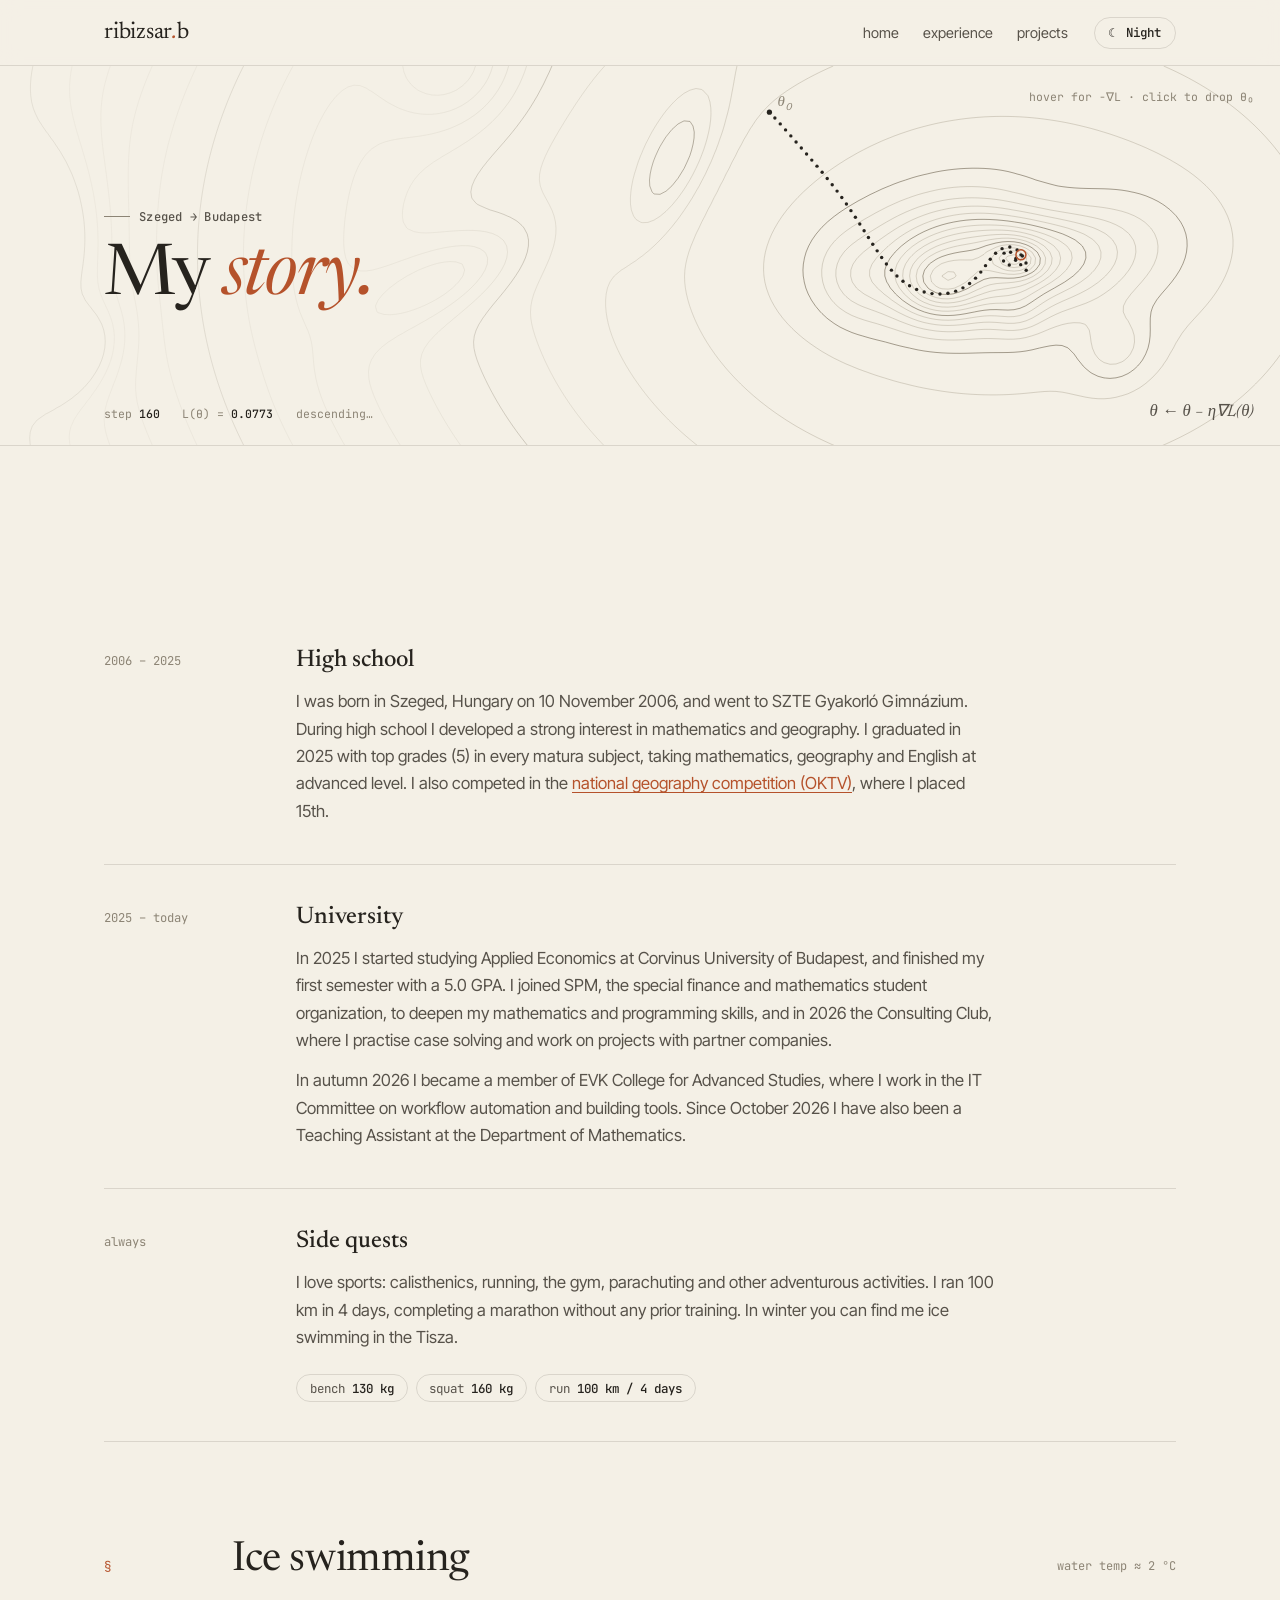
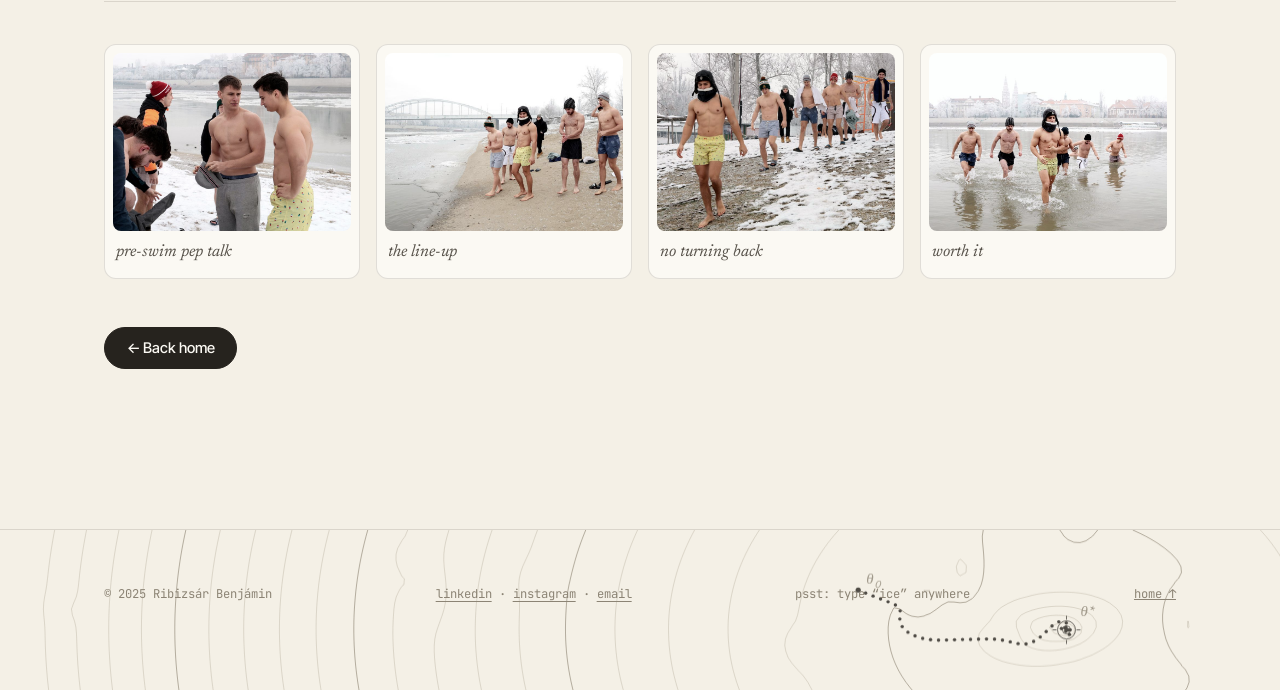
==== about.html @ f9ce491b "Redesign contact, add EVK impact, rework optimizer lab - Contact: three icon cards (email, LinkedIn," ====
<!DOCTYPE html>
<html lang="en" class="no-js">
<head>
  <meta charset="UTF-8" />
  <meta name="viewport" content="width=device-width, initial-scale=1.0" />
  <title>My Story · Ribizsár Benjámin</title>
  <link rel="icon" href="data:image/svg+xml,<svg xmlns='http://www.w3.org/2000/svg' viewBox='0 0 100 100'><rect width='100' height='100' rx='22' fill='%23f4f0e6'/><text x='50' y='72' font-size='68' font-family='Georgia,serif' font-style='italic' text-anchor='middle' fill='%23b5522b'>θ</text></svg>" />

  <script>
    (function () {
      var t;
      try { t = localStorage.getItem('theme'); } catch (e) {}
      if (!t) t = window.matchMedia('(prefers-color-scheme: dark)').matches ? 'dark' : 'light';
      document.documentElement.dataset.theme = t;
    })();
  </script>

  <link rel="preconnect" href="https://fonts.googleapis.com" />
  <link rel="preconnect" href="https://fonts.gstatic.com" crossorigin />
  <link href="https://fonts.googleapis.com/css2?family=Newsreader:ital,opsz,wght@0,6..72,400;0,6..72,500;1,6..72,400&family=Inter+Tight:wght@400;500;600&family=JetBrains+Mono:wght@400;500&display=swap" rel="stylesheet" />
  <link rel="stylesheet" href="styles.css?v=3" />
</head>
<body>
    <div class="trainer" aria-hidden="true">
    epoch <b data-epoch>000</b>/100 · loss <b data-train-loss>2.300</b> <span class="ok">✓ converged</span>
    <div class="trainer-bar"><div class="trainer-fill"></div></div>
  </div>

  <header>
    <nav class="navbar">
      <a href="index.html" class="logo">ribizsar<span>.</span>b</a>
      <div class="nav-right">
        <ul class="nav-links">
          <li><a href="index.html">home</a></li>
          <li><a href="index.html#experience">experience</a></li>
          <li><a href="index.html#projects">projects</a></li>
        </ul>
        <button class="theme-toggle" type="button">☾ Night</button>
      </div>
    </nav>
  </header>

  <section class="hero hero-small" aria-label="Page title">
    <div class="landscape" data-seed="11" data-min="0.78,0.5" data-zone="0.5" data-min-mobile="0.75,0.78" data-levels="30" aria-hidden="true"></div>
    <div class="hero-inner">
      <p class="kicker">Szeged → Budapest</p>
      <h1>My <em>story.</em></h1>
    </div>
    <div class="readout" aria-hidden="true">
      <span>step <b data-step>000</b></span>
      <span>L(θ) = <b data-loss>—</b></span>
      <span class="status"></span>
    </div>
    <div class="formula" aria-hidden="true">θ ← θ − η∇L(θ)</div>
    <p class="hint">hover for −∇L · click to drop θ₀</p>
  </section>

  <main>
    <section class="story">

      <div class="chapter reveal">
        <div class="when">2006 – 2025</div>
        <div>
          <h3>High school</h3>
          <p>
            I was born in Szeged, Hungary on 10 November 2006, and went to SZTE Gyakorló Gimnázium.
            During high school I developed a strong interest in mathematics and geography. I graduated
            in 2025 with top grades (5) in every matura subject, taking mathematics, geography and
            English at advanced level. I also competed in the
            <a href="https://www.oktatas.hu/pub_bin/dload/kozoktatas/tanulmanyi_versenyek/oktv/oktv2024_2025_helyezettek/foldrajz.pdf" target="_blank" rel="noopener noreferrer">national geography competition (OKTV)</a>,
            where I placed 15th.
          </p>
        </div>
      </div>

      <div class="chapter reveal">
        <div class="when">2025 – today</div>
        <div>
          <h3>University</h3>
          <p>
            In 2025 I started studying Applied Economics at Corvinus University of Budapest, and finished
            my first semester with a 5.0 GPA. I joined SPM, the special finance and mathematics student
            organization, to deepen my mathematics and programming skills, and in 2026 the Consulting
            Club, where I practise case solving and work on projects with partner companies.
          </p>
          <p>
            In autumn 2026 I became a member of EVK College for Advanced Studies, where I work in the IT
            Committee on workflow automation and building tools. Since October 2026 I have also been a
            Teaching Assistant at the Department of Mathematics.
          </p>
        </div>
      </div>

      <div class="chapter reveal">
        <div class="when">always</div>
        <div>
          <h3>Side quests</h3>
          <p>
            I love sports: calisthenics, running, the gym, parachuting and other adventurous activities.
            I ran 100 km in 4 days, completing a marathon without any prior training. In winter you can
            find me ice swimming in the Tisza.
          </p>
          <div class="lifts">
            <span>bench <b>130 kg</b></span>
            <span>squat <b>160 kg</b></span>
            <span>run <b>100 km / 4 days</b></span>
          </div>
        </div>
      </div>

    </section>

    <section class="reveal">
      <div class="section-head">
        <span class="num">§</span>
        <h2>Ice swimming</h2>
        <span class="aside">water temp ≈ 2 °C</span>
      </div>
      <div class="gallery">
        <figure><img src="pictures/ice1.jpg" alt="Getting ready for an ice swim with friends on a snowy riverbank" loading="lazy" /><figcaption>pre-swim pep talk</figcaption></figure>
        <figure><img src="pictures/ice2.jpg" alt="Ice swimmers lined up on the riverbank in winter" loading="lazy" /><figcaption>the line-up</figcaption></figure>
        <figure><img src="pictures/ice3.jpg" alt="Ice swimmers walking through the snow" loading="lazy" /><figcaption>no turning back</figcaption></figure>
        <figure><img src="pictures/ice4.jpg" alt="Ice swimmers running out of the river" loading="lazy" /><figcaption>worth it</figcaption></figure>
      </div>
      <a href="index.html" class="btn" style="margin-top:3rem">← Back home</a>
    </section>
  </main>

  <footer>
    <div class="landscape" data-mode="static" data-seed="21" data-min="0.82,0.62" data-levels="24" aria-hidden="true"></div>
    <div class="footer-inner">
      <div class="footer-meta">
        <span>© 2025 Ribizsár Benjámin</span>
        <span class="socials"><a href="https://www.linkedin.com/in/benj%C3%A1min-ribizs%C3%A1r-5321562bb/" target="_blank" rel="noopener">linkedin</a> · <a href="https://www.instagram.com/beniribizsar/" target="_blank" rel="noopener">instagram</a> · <a href="index.html#contact">email</a></span>
        <span>psst: type “ice” anywhere</span>
        <a href="index.html">home ↑</a>
      </div>
    </div>
  </footer>

  <script src="script.js?v=3"></script>
</body>
</html>
---- styles.css ----
/* ====================================================
   Ribizsár Benjámin — "loss landscape" theme
   Light = survey paper, dark = night chart
==================================================== */

/* --------------------
   TOKENS
-------------------- */
:root {
  --bg: #f4f0e6;
  --paper: #fbf9f3;
  --ink: #26231e;
  --ink-soft: #57524a;
  --ink-faint: #8c8475;
  --line: rgba(38, 35, 30, 0.13);
  --contour: rgba(122, 108, 84, 0.36);
  --contour-major: rgba(98, 86, 66, 0.55);
  --accent: #b5522b;
  --accent-soft: rgba(181, 82, 43, 0.1);
  --c-sgd: #8c8475;
  --c-mom: #2f6fb0;
  --c-rms: #3d8a5a;
  --c-adam: #b5522b;

  --font-display: "Newsreader", Georgia, serif;
  --font-body: "Inter Tight", system-ui, sans-serif;
  --font-mono: "JetBrains Mono", ui-monospace, monospace;
  --wrap: 1120px;
  color-scheme: light;
}

:root[data-theme="dark"] {
  --bg: #15171a;
  --paper: #1c1f23;
  --ink: #ebe5d8;
  --ink-soft: #bab3a5;
  --ink-faint: #858072;
  --line: rgba(235, 229, 216, 0.13);
  --contour: rgba(214, 200, 170, 0.24);
  --contour-major: rgba(214, 200, 170, 0.42);
  --accent: #e2875d;
  --accent-soft: rgba(226, 135, 93, 0.12);
  --c-sgd: #a39d90;
  --c-mom: #6fa8e0;
  --c-rms: #74c08e;
  --c-adam: #e2875d;
  color-scheme: dark;
}

/* --------------------
   RESET & BASE
-------------------- */
* { margin: 0; padding: 0; box-sizing: border-box; }

html {
  scroll-behavior: smooth;
  scroll-padding-top: 5rem;
}

body {
  font-family: var(--font-body);
  background: var(--bg);
  color: var(--ink);
  line-height: 1.65;
  font-size: 1.04rem;
  overflow-x: clip;
  transition: background-color 0.4s ease, color 0.4s ease;
  -webkit-font-smoothing: antialiased;
}

a { color: inherit; }
img { max-width: 100%; display: block; }

::selection { background: var(--accent); color: var(--paper); }

:focus-visible {
  outline: 1.5px solid var(--accent);
  outline-offset: 3px;
  border-radius: 4px;
}

em, .math {
  font-family: var(--font-display);
  font-style: italic;
  font-weight: 400;
}

/* --------------------
   NAVBAR
-------------------- */
header {
  position: sticky;
  top: 0;
  z-index: 100;
  background: color-mix(in srgb, var(--bg) 82%, transparent);
  backdrop-filter: blur(10px);
  -webkit-backdrop-filter: blur(10px);
  border-bottom: 1px solid var(--line);
}

.navbar {
  max-width: var(--wrap);
  margin: 0 auto;
  padding: 0.85rem 1.5rem;
  display: flex;
  align-items: center;
  justify-content: space-between;
  gap: 1rem;
}

.logo {
  font-family: var(--font-display);
  font-size: 1.45rem;
  text-decoration: none;
  letter-spacing: -0.01em;
  white-space: nowrap;
}

.logo span { color: var(--accent); font-style: italic; }

.nav-right {
  display: flex;
  align-items: center;
  gap: 1.6rem;
}

.nav-links {
  list-style: none;
  display: flex;
  gap: 1.5rem;
}

.nav-links a {
  font-size: 0.9rem;
  text-decoration: none;
  color: var(--ink-soft);
  position: relative;
  transition: color 0.2s;
}

.nav-links a:hover,
.nav-links a.active { color: var(--ink); }

.nav-links a.active::before {
  content: "";
  position: absolute;
  left: -0.7rem;
  top: 50%;
  width: 4px;
  height: 4px;
  border-radius: 50%;
  background: var(--accent);
  transform: translateY(-50%);
}

.theme-toggle {
  font: 500 0.78rem var(--font-mono);
  color: var(--ink);
  background: transparent;
  border: 1px solid var(--line);
  border-radius: 999px;
  padding: 0.4rem 0.85rem;
  cursor: pointer;
  white-space: nowrap;
  transition: border-color 0.2s, background 0.2s;
}

.theme-toggle:hover { border-color: var(--ink-faint); background: var(--paper); }

/* --------------------
   HERO + LANDSCAPE
-------------------- */
.hero {
  position: relative;
  min-height: min(88vh, 820px);
  display: flex;
  align-items: center;
  overflow: hidden;
  border-bottom: 1px solid var(--line);
  cursor: crosshair;
}

.hero-small { min-height: 380px; }

.landscape {
  position: absolute;
  inset: 0;
}

.landscape canvas {
  position: absolute;
  inset: 0;
  width: 100%;
  height: 100%;
}

/* Fade the contours behind the text so it stays readable */
.hero .lc-base {
  -webkit-mask-image: linear-gradient(90deg, rgba(0,0,0,0.18) 0%, rgba(0,0,0,0.3) 34%, #000 62%);
          mask-image: linear-gradient(90deg, rgba(0,0,0,0.18) 0%, rgba(0,0,0,0.3) 34%, #000 62%);
}

.hero-inner {
  position: relative;
  z-index: 2;
  width: 100%;
  max-width: var(--wrap);
  margin: 0 auto;
  padding: 5rem 1.5rem;
  pointer-events: none;
}

.hero-inner > * { pointer-events: auto; max-width: 560px; }


.kicker {
  display: inline-flex;
  align-items: center;
  gap: 0.6rem;
  font: 500 0.76rem var(--font-mono);
  color: var(--ink-soft);
  letter-spacing: 0.02em;
  cursor: default;
}

.kicker::before {
  content: "";
  width: 1.6rem;
  height: 1px;
  background: var(--ink-faint);
}

.hero h1 {
  font-family: var(--font-display);
  font-weight: 400;
  font-size: clamp(2.9rem, 6.6vw, 5.4rem);
  line-height: 1;
  letter-spacing: -0.02em;
  margin: 1.1rem 0 1.5rem;
  cursor: default;
}

.hero h1 em { color: var(--accent); font-weight: 400; }

.hero-small h1 { font-size: clamp(2.6rem, 6vw, 4.4rem); margin-bottom: 0; }

.lede {
  font-size: 1.15rem;
  color: var(--ink-soft);
  max-width: 34rem;
  cursor: default;
}

.lede strong { color: var(--ink); font-weight: 600; }

.actions {
  display: flex;
  flex-wrap: wrap;
  gap: 0.8rem;
  margin-top: 2.2rem;
}

/* Live readouts in the corners of the map */
.readout,
.formula,
.hint {
  position: absolute;
  z-index: 2;
  font-family: var(--font-mono);
  font-size: 0.72rem;
  color: var(--ink-faint);
  pointer-events: none;
}

.readout {
  left: 50%;
  transform: translateX(-50%);
  bottom: 1.4rem;
  width: calc(100% - 3rem);
  max-width: calc(var(--wrap) - 3rem);
  display: flex;
  gap: 1.4rem;
  flex-wrap: wrap;
}

.readout b { color: var(--ink); font-weight: 500; }

.readout .status::before {
  content: "descending…";
}

.is-global .readout .status::before { content: "converged → global minimum"; color: var(--accent); }
.is-local .readout .status::before { content: "stuck in a local minimum — click to restart"; }

.formula {
  right: 1.6rem;
  bottom: 1.2rem;
  font-family: var(--font-display);
  font-style: italic;
  font-size: 1.05rem;
  color: var(--ink-soft);
}

.hint {
  right: 1.6rem;
  top: 1.3rem;
  transition: opacity 0.5s;
}

.touched .hint { opacity: 0; }

/* --------------------
   BUTTONS
-------------------- */
.btn {
  display: inline-flex;
  align-items: center;
  gap: 0.45rem;
  font: 500 0.92rem var(--font-body);
  text-decoration: none;
  color: var(--paper);
  background: var(--ink);
  border: 1px solid var(--ink);
  border-radius: 999px;
  padding: 0.7rem 1.35rem;
  cursor: pointer;
  transition: transform 0.2s ease, background 0.2s, color 0.2s, border-color 0.2s;
}

.btn:hover { transform: translateY(-2px); background: var(--accent); border-color: var(--accent); }

.btn-outline {
  background: color-mix(in srgb, var(--paper) 70%, transparent);
  color: var(--ink);
  border-color: var(--line);
}

.btn-outline:hover { background: var(--paper); color: var(--ink); border-color: var(--ink-faint); }

/* --------------------
   LAYOUT
-------------------- */
main {
  max-width: var(--wrap);
  margin: 0 auto;
  padding: 5.5rem 1.5rem 3rem;
}

section, .stats { margin-bottom: 7rem; }

.section-head {
  display: grid;
  grid-template-columns: 7rem 1fr auto;
  align-items: baseline;
  gap: 1rem;
  padding-bottom: 1.1rem;
  margin-bottom: 2.6rem;
  border-bottom: 1px solid var(--line);
}

.section-head .num {
  font: 0.78rem var(--font-mono);
  color: var(--accent);
}

.section-head h2 {
  font-family: var(--font-display);
  font-weight: 400;
  font-size: clamp(1.9rem, 4vw, 2.6rem);
  line-height: 1.1;
  letter-spacing: -0.01em;
}

.section-head .aside {
  font: 0.75rem var(--font-mono);
  color: var(--ink-faint);
}

/* --------------------
   STATS
-------------------- */
.stats {
  display: grid;
  grid-template-columns: repeat(4, 1fr);
  border-top: 1px solid var(--line);
  border-bottom: 1px solid var(--line);
}

.stat {
  padding: 1.8rem 1.4rem;
  border-right: 1px solid var(--line);
}

.stat:last-child { border-right: none; }

.stat .value {
  font-family: var(--font-display);
  font-size: clamp(2.2rem, 4vw, 2.9rem);
  line-height: 1;
  letter-spacing: -0.01em;
}

.stat .value small {
  font-size: 0.45em;
  color: var(--ink-faint);
  margin-left: 0.15em;
  font-style: italic;
}

.stat .label {
  margin-top: 0.7rem;
  font-size: 0.86rem;
  color: var(--ink-soft);
  line-height: 1.45;
}

/* --------------------
   ABOUT
-------------------- */
.about-grid {
  display: grid;
  grid-template-columns: 7rem 1fr 300px;
  gap: 1rem 3rem;
}

.about-grid > div { grid-column: 2; }

.about-grid p { color: var(--ink-soft); margin-bottom: 1rem; max-width: 40rem; }

.about-grid p.big {
  font-family: var(--font-display);
  font-size: clamp(1.4rem, 2.6vw, 1.85rem);
  line-height: 1.3;
  color: var(--ink);
  margin-bottom: 1.6rem;
}

.highlight {
  font-style: italic;
  background: linear-gradient(transparent 62%, var(--accent-soft) 62%);
}

.note-card {
  background: var(--paper);
  border: 1px solid var(--line);
  border-radius: 14px;
  padding: 1.5rem;
  align-self: start;
}

.note-card h3 {
  font: 500 0.74rem var(--font-mono);
  color: var(--ink-faint);
  margin-bottom: 0.9rem;
}

.note-card ul { list-style: none; margin-bottom: 1.4rem; }

.note-card li {
  display: flex;
  justify-content: space-between;
  gap: 1rem;
  padding: 0.5rem 0;
  border-bottom: 1px dotted var(--line);
  font-size: 0.92rem;
}

.note-card li span:first-child { color: var(--ink-faint); }

/* --------------------
   TIMELINE — a descent path through the roles
-------------------- */
.timeline {
  list-style: none;
  position: relative;
}

.timeline > li {
  display: grid;
  grid-template-columns: 7rem 1fr;
  gap: 1rem 3rem;
  position: relative;
  padding: 0 0 3rem;
}

.timeline > li > div:last-child {
  position: relative;
  padding-left: 2.2rem;
}

/* dotted path */
.timeline > li > div:last-child::before {
  content: "";
  position: absolute;
  left: 4px;
  top: 0.9rem;
  bottom: -3rem;
  width: 2px;
  background: radial-gradient(circle, var(--ink-faint) 1px, transparent 1.4px) 0 0 / 2px 10px repeat-y;
}

.timeline > li:last-child > div:last-child::before { display: none; }

/* step marker */
.timeline > li > div:last-child::after {
  content: "";
  position: absolute;
  left: 0;
  top: 0.55rem;
  width: 10px;
  height: 10px;
  border-radius: 50%;
  background: var(--bg);
  border: 1.5px solid var(--ink);
}

.timeline > li:first-child > div:last-child::after {
  border-color: var(--accent);
  box-shadow: 0 0 0 4px var(--accent-soft);
}

.when {
  font: 0.76rem/1.7 var(--font-mono);
  color: var(--ink-faint);
  padding-top: 0.3rem;
}

.now {
  display: inline-block;
  margin-top: 0.4rem;
  font-size: 0.68rem;
  color: var(--accent);
  border: 1px solid currentColor;
  border-radius: 999px;
  padding: 0 0.5rem;
}

.timeline h3,
.chapter h3 {
  font-family: var(--font-display);
  font-weight: 400;
  font-size: 1.5rem;
  line-height: 1.2;
  font-weight: 500;
}

.org {
  font-size: 0.92rem;
  color: var(--ink-soft);
  margin: 0.2rem 0 0.8rem;
}

.sep { color: var(--ink-faint); margin: 0 0.3rem; }

.timeline p { color: var(--ink-soft); max-width: 42rem; }

.tag-row {
  list-style: none;
  display: flex;
  flex-wrap: wrap;
  gap: 0.45rem;
  margin-top: 1rem;
}

.tag {
  font: 0.72rem var(--font-mono);
  color: var(--ink-soft);
  border: 1px solid var(--line);
  border-radius: 999px;
  padding: 0.2rem 0.65rem;
}

/* --------------------
   PROJECTS
-------------------- */
.project-grid {
  display: grid;
  grid-template-columns: repeat(6, 1fr);
  gap: 1.4rem;
}

.project-card { grid-column: span 2; }
.project-card:nth-child(-n+2) { grid-column: span 3; }

.project-card {
  position: relative;
  background: var(--paper);
  border: 1px solid var(--line);
  border-radius: 16px;
  overflow: hidden;
  display: flex;
  flex-direction: column;
  transition: transform 0.25s ease, box-shadow 0.25s ease;
}

.project-card:hover {
  transform: translateY(-4px);
  box-shadow: 0 22px 40px -28px rgba(0, 0, 0, 0.45);
}

.project-card .landscape {
  position: relative;
  height: 150px;
  border-bottom: 1px solid var(--line);
}

.card-body {
  padding: 1.4rem 1.5rem 1.6rem;
  display: flex;
  flex-direction: column;
  flex: 1;
}

.project-card .index {
  font: 0.72rem var(--font-mono);
  color: var(--accent);
}

.project-card h3 {
  font-family: var(--font-display);
  font-weight: 400;
  font-size: 1.45rem;
  line-height: 1.2;
  font-weight: 500;
  margin: 0.35rem 0 0.6rem;
}

.project-card p {
  color: var(--ink-soft);
  font-size: 0.94rem;
  margin-bottom: 1.4rem;
  flex: 1;
}

.project-card .btn { align-self: flex-start; }

.btn-static,
.btn-static:hover { cursor: default; transform: none; background: transparent; color: var(--ink-faint); border-style: dashed; border-color: var(--line); }

.badge {
  position: absolute;
  top: 0.8rem;
  right: 0.8rem;
  z-index: 2;
  font: 0.7rem var(--font-mono);
  background: var(--paper);
  border: 1px solid var(--line);
  border-radius: 999px;
  padding: 0.15rem 0.6rem;
}

/* --------------------
   OPTIMIZER LAB
-------------------- */
.lab {
  display: grid;
  grid-template-columns: 1.5fr 1fr;
  gap: 2.4rem;
  align-items: stretch;
}

.lab-3d {
  width: 100%;
  height: 100%;
  min-height: 460px;
  background: var(--paper);
  border: 1px solid var(--line);
  border-radius: 16px;
  cursor: grab;
  touch-action: none;
  display: block;
}

.lab-3d:active { cursor: grabbing; }

.lab-side {
  display: flex;
  flex-direction: column;
  gap: 1.3rem;
}

.lab-side > p { color: var(--ink-soft); font-size: 0.96rem; }

.lab-legend {
  list-style: none;
  display: grid;
  grid-template-columns: 1fr 1fr;
  gap: 0.5rem;
}

.lab-legend li {
  display: flex;
  align-items: center;
  gap: 0.5rem;
  font-size: 0.9rem;
  background: var(--paper);
  border: 1px solid var(--line);
  border-radius: 10px;
  padding: 0.5rem 0.7rem;
}

.lab-legend i {
  width: 10px;
  height: 10px;
  border-radius: 50%;
  flex: none;
}

.lab-legend [data-opt="sgd"] i { background: var(--c-sgd); }
.lab-legend [data-opt="mom"] i { background: var(--c-mom); }
.lab-legend [data-opt="rms"] i { background: var(--c-rms); }
.lab-legend [data-opt="adam"] i { background: var(--c-adam); }

.lab-legend span {
  margin-left: auto;
  font: 0.72rem var(--font-mono);
  color: var(--ink-faint);
  font-variant-numeric: tabular-nums;
}

.lab-chart {
  background: var(--paper);
  border: 1px solid var(--line);
  border-radius: 12px;
  padding: 0.8rem 0.9rem 0.6rem;
}

.lab-chart .label {
  font: 0.7rem var(--font-mono);
  color: var(--ink-faint);
  margin-bottom: 0.4rem;
}

.lab-curve {
  width: 100%;
  height: 130px;
  display: block;
}

.lab-controls {
  display: flex;
  align-items: center;
  justify-content: space-between;
  flex-wrap: wrap;
  gap: 1rem;
}

.lab-controls label {
  display: grid;
  gap: 0.3rem;
  font: 0.72rem var(--font-mono);
  color: var(--ink-faint);
  flex: 1;
  min-width: 160px;
}

.lab-controls output { color: var(--ink); }

.lab-controls input[type="range"] {
  width: 100%;
  accent-color: var(--accent);
}

/* --------------------
   ACHIEVEMENTS
-------------------- */
.checklist {
  list-style: none;
  display: grid;
  grid-template-columns: 1fr 1fr;
  gap: 0 3rem;
  counter-reset: ach;
}

.checklist li {
  counter-increment: ach;
  display: grid;
  grid-template-columns: 2.6rem 1fr;
  padding: 1rem 0;
  border-bottom: 1px dotted var(--line);
  color: var(--ink-soft);
}

.checklist li::before {
  content: counter(ach, decimal-leading-zero);
  font: 0.74rem var(--font-mono);
  color: var(--accent);
  padding-top: 0.25rem;
}

/* --------------------
   SKILLS
-------------------- */
.skills-wrap {
  display: grid;
  grid-template-columns: repeat(3, 1fr);
  gap: 2.4rem;
}

.skills-group h3 {
  font: 500 0.74rem var(--font-mono);
  color: var(--ink-faint);
  margin-bottom: 1rem;
}

.skills-list {
  list-style: none;
  display: flex;
  flex-wrap: wrap;
  gap: 0.5rem;
}

.skills-list li {
  font-size: 0.9rem;
  background: var(--paper);
  border: 1px solid var(--line);
  border-radius: 999px;
  padding: 0.35rem 0.9rem;
  transition: border-color 0.2s, color 0.2s;
}

.skills-list li:hover { border-color: var(--accent); color: var(--accent); }

/* --------------------
   STORY (about page)
-------------------- */
.story { margin-bottom: 6rem; }

.chapter {
  display: grid;
  grid-template-columns: 9rem 1fr;
  gap: 1rem 3rem;
  padding: 2.4rem 0;
  border-bottom: 1px solid var(--line);
}

.chapter:first-child { padding-top: 0; }

.chapter p { color: var(--ink-soft); margin-top: 0.8rem; max-width: 44rem; }

.chapter a { color: var(--accent); text-underline-offset: 3px; }

.lifts {
  display: flex;
  flex-wrap: wrap;
  gap: 0.5rem;
  margin-top: 1.4rem;
}

.lifts span {
  font: 0.78rem var(--font-mono);
  color: var(--ink-soft);
  border: 1px solid var(--line);
  border-radius: 999px;
  padding: 0.3rem 0.8rem;
}

.lifts b { color: var(--ink); font-weight: 500; }

.gallery {
  display: grid;
  grid-template-columns: repeat(4, 1fr);
  gap: 1rem;
}

.gallery figure {
  background: var(--paper);
  border: 1px solid var(--line);
  border-radius: 12px;
  padding: 0.5rem 0.5rem 0.7rem;
}

.gallery img {
  aspect-ratio: 4 / 3;
  object-fit: cover;
  border-radius: 8px;
  filter: saturate(0.85);
  transition: filter 0.3s;
}

.gallery figure:hover img { filter: none; }

.gallery figcaption {
  font-family: var(--font-display);
  font-style: italic;
  color: var(--ink-soft);
  margin-top: 0.5rem;
  padding-left: 0.2rem;
}

/* --------------------
   DIGIT PREDICTOR
-------------------- */
.predictor-layout {
  display: grid;
  grid-template-columns: auto 1fr;
  gap: 3rem;
  align-items: start;
}

#canvas {
  width: 420px;
  max-width: 100%;
  aspect-ratio: 1;
  border-radius: 16px;
  background: #000;
  touch-action: none;
  cursor: crosshair;
  display: block;
  box-shadow: 0 0 0 6px var(--paper), 0 0 0 7px var(--line), 0 26px 50px -30px rgba(0, 0, 0, 0.6);
}

.predictor-panel { display: grid; gap: 1.2rem; }

.predictor-panel > p { color: var(--ink-soft); }

.result {
  background: var(--paper);
  border: 1px solid var(--line);
  border-radius: 14px;
  padding: 1.3rem 1.5rem;
}

.result .label {
  font: 0.72rem var(--font-mono);
  color: var(--ink-faint);
}

#prediction {
  font-family: var(--font-display);
  font-size: clamp(1.9rem, 4vw, 2.6rem);
  line-height: 1.2;
  margin-top: 0.2rem;
}

.bars {
  display: grid;
  grid-template-columns: repeat(10, 1fr);
  gap: 0.35rem;
  height: 110px;
  margin-top: 1rem;
}

.bar {
  display: flex;
  flex-direction: column;
  justify-content: flex-end;
  align-items: center;
  gap: 0.3rem;
  height: 100%;
}

.bar .fill {
  width: 100%;
  height: 3%;
  max-height: calc(100% - 1.4rem);
  background: var(--line);
  border-radius: 4px 4px 0 0;
  transition: height 0.35s cubic-bezier(0.2, 0.7, 0.2, 1), background 0.2s;
}

.bar.top .fill { background: var(--accent); }

.bar .digit {
  font: 0.74rem var(--font-mono);
  color: var(--ink-faint);
}

.bar.top .digit { color: var(--ink); font-weight: 700; }

#preview {
  width: 84px;
  height: 84px;
  image-rendering: pixelated;
  border: 1px solid var(--line);
  border-radius: 6px;
  display: block;
  margin-top: 0.6rem;
}

#status {
  font: 0.78rem var(--font-mono);
  color: var(--ink-faint);
}

/* --------------------
   CONTACT
-------------------- */
.contact-lede {
  font-family: var(--font-display);
  font-size: clamp(1.3rem, 2.4vw, 1.7rem);
  line-height: 1.35;
  max-width: 36rem;
  margin-bottom: 2rem;
}

.contact-cards {
  display: grid;
  grid-template-columns: repeat(3, 1fr);
  gap: 1rem;
}

.contact-card {
  position: relative;
  display: grid;
  grid-template-columns: auto 1fr auto;
  grid-template-rows: auto auto;
  column-gap: 1rem;
  align-items: center;
  padding: 1.3rem 1.4rem;
  font: inherit;
  color: var(--ink);
  text-align: left;
  text-decoration: none;
  background: var(--paper);
  border: 1px solid var(--line);
  border-radius: 14px;
  cursor: pointer;
  transition: border-color 0.2s, transform 0.2s, box-shadow 0.2s;
}

.contact-card svg {
  grid-row: 1 / 3;
  width: 40px;
  height: 40px;
  padding: 9px;
  border-radius: 10px;
  background: var(--accent-soft);
  fill: none;
  stroke: var(--accent);
  stroke-width: 1.7;
  stroke-linecap: round;
  stroke-linejoin: round;
}

.contact-card .k {
  font: 0.72rem var(--font-mono);
  color: var(--ink-faint);
  letter-spacing: 0.02em;
}

.contact-card .v {
  grid-column: 2;
  font-size: 1rem;
  font-weight: 500;
  overflow-wrap: anywhere;
}

.contact-card .arrow {
  grid-column: 3;
  grid-row: 1 / 3;
  color: var(--ink-faint);
  transition: transform 0.2s, color 0.2s;
}

.contact-card:hover {
  border-color: var(--accent);
  transform: translateY(-2px);
  box-shadow: 0 16px 30px -24px rgba(0, 0, 0, 0.5);
}

.contact-card:hover .arrow { color: var(--accent); transform: translateX(3px); }

.contact-mailto {
  display: inline-block;
  margin-top: 1rem;
  font: 0.76rem var(--font-mono);
  color: var(--accent);
  text-underline-offset: 3px;
}

/* Impact bullets on project cards */
.impact {
  list-style: none;
  margin: -0.6rem 0 1.4rem;
  display: grid;
  gap: 0.45rem;
}

.impact li {
  position: relative;
  padding-left: 1.1rem;
  font-size: 0.88rem;
  color: var(--ink-soft);
  line-height: 1.5;
}

.impact li::before {
  content: "";
  position: absolute;
  left: 0;
  top: 0.6em;
  width: 5px;
  height: 5px;
  border-radius: 50%;
  background: var(--accent);
}

.impact b { color: var(--ink); font-weight: 600; }

.project-card p:has(+ .impact) { flex: none; }
.project-card .impact { flex: 1; align-content: start; }

.socials a { text-underline-offset: 3px; }

/* --------------------
   TRAINING READOUT (scroll progress)
-------------------- */
.trainer {
  position: fixed;
  left: 1.2rem;
  bottom: 1.2rem;
  z-index: 90;
  font: 0.7rem var(--font-mono);
  color: var(--ink-soft);
  background: color-mix(in srgb, var(--paper) 88%, transparent);
  backdrop-filter: blur(8px);
  -webkit-backdrop-filter: blur(8px);
  border: 1px solid var(--line);
  border-radius: 10px;
  padding: 0.55rem 0.8rem 0.6rem;
  min-width: 200px;
  pointer-events: none;
  opacity: 0;
  transform: translateY(8px);
  transition: opacity 0.4s, transform 0.4s;
}

.trainer.shown { opacity: 1; transform: none; }

.trainer b { color: var(--ink); font-weight: 500; }

.trainer-bar {
  height: 2px;
  margin-top: 0.4rem;
  background: var(--line);
  border-radius: 2px;
  overflow: hidden;
}

.trainer-fill {
  height: 100%;
  background: var(--accent);
  transform: scaleX(0);
  transform-origin: left;
}

.trainer .ok { display: none; color: var(--accent); }
.trainer.done .ok { display: inline; }

/* --------------------
   FOOTER
-------------------- */
footer {
  position: relative;
  border-top: 1px solid var(--line);
  overflow: hidden;
}

footer .landscape { opacity: 0.8; }

.footer-inner {
  position: relative;
  z-index: 1;
  max-width: var(--wrap);
  margin: 0 auto;
  padding: 3.5rem 1.5rem 5.5rem;
}

.footer-big {
  font-family: var(--font-display);
  font-size: clamp(2.2rem, 6vw, 4rem);
  line-height: 1.05;
  letter-spacing: -0.015em;
}

.footer-big span { color: var(--accent); font-style: italic; }

.footer-meta {
  display: flex;
  justify-content: space-between;
  flex-wrap: wrap;
  gap: 1rem;
  font: 0.76rem var(--font-mono);
  color: var(--ink-faint);
}

.footer-meta a { color: inherit; }

/* --------------------
   REVEAL ON SCROLL
-------------------- */
.reveal {
  opacity: 0;
  transform: translateY(20px);
  transition: opacity 0.8s ease, transform 0.8s cubic-bezier(0.2, 0.7, 0.2, 1);
}

.reveal.visible { opacity: 1; transform: none; }

.no-js .reveal { opacity: 1; transform: none; }

@media (prefers-reduced-motion: reduce) {
  html { scroll-behavior: auto; }
  .reveal { opacity: 1; transform: none; transition: none; }
}

/* --------------------
   RESPONSIVE
-------------------- */
@media (max-width: 960px) {
  .project-grid { grid-template-columns: 1fr 1fr; }
  .project-card,
  .project-card:nth-child(-n+2) { grid-column: auto; }
  .lab { grid-template-columns: 1fr; }
  .lab-3d { min-height: 380px; }
  .gallery { grid-template-columns: 1fr 1fr; }
  .about-grid { grid-template-columns: 1fr; }
  .about-grid > div { grid-column: auto; }
  .contact-cards { grid-template-columns: 1fr; }
  .predictor-layout { grid-template-columns: 1fr; }
  .section-head { grid-template-columns: 4rem 1fr auto; }
  .timeline > li { grid-template-columns: 1fr; gap: 0.4rem; }
  .when br { display: none; }
  .when { padding-left: 2.2rem; }
  .when .now { margin: 0 0 0 0.5rem; }
}

@media (max-width: 720px) {
  main { padding: 3.5rem 1rem 2rem; }
  .navbar { padding: 0.75rem 1rem; }
  .nav-links { display: none; }
  .hero { min-height: auto; align-items: flex-start; }
  .hero-inner { padding: 3rem 1rem 9rem; }
  .hero-small .hero-inner { padding-bottom: 7rem; }
  .hero-small .formula { display: none; }
  .hero .lc-base {
    -webkit-mask-image: linear-gradient(180deg, rgba(0,0,0,0.25) 0%, rgba(0,0,0,0.3) 55%, #000 80%);
            mask-image: linear-gradient(180deg, rgba(0,0,0,0.25) 0%, rgba(0,0,0,0.3) 55%, #000 80%);
  }
  .lede { font-size: 1.05rem; }
  .hint { display: none; }
  .formula { right: 1rem; bottom: 2.6rem; font-size: 1.05rem; }
  .readout { bottom: 1rem; width: calc(100% - 2rem); gap: 0.8rem; }
  section, .stats { margin-bottom: 5rem; }
  .stats { grid-template-columns: 1fr 1fr; }
  .stat { padding: 1.4rem 1rem; }
  .stat:nth-child(2) { border-right: none; }
  .stat:nth-child(-n+2) { border-bottom: 1px solid var(--line); }
  .section-head { grid-template-columns: 1fr; gap: 0.3rem; }
  .section-head .aside { display: none; }
  .chapter { grid-template-columns: 1fr; gap: 0.3rem; }
  .lab-3d { min-height: 320px; }
  .project-grid,
  .skills-wrap,
  .checklist { grid-template-columns: 1fr; }
  .trainer { display: none; }
  .footer-inner { padding-bottom: 2.5rem; }
}
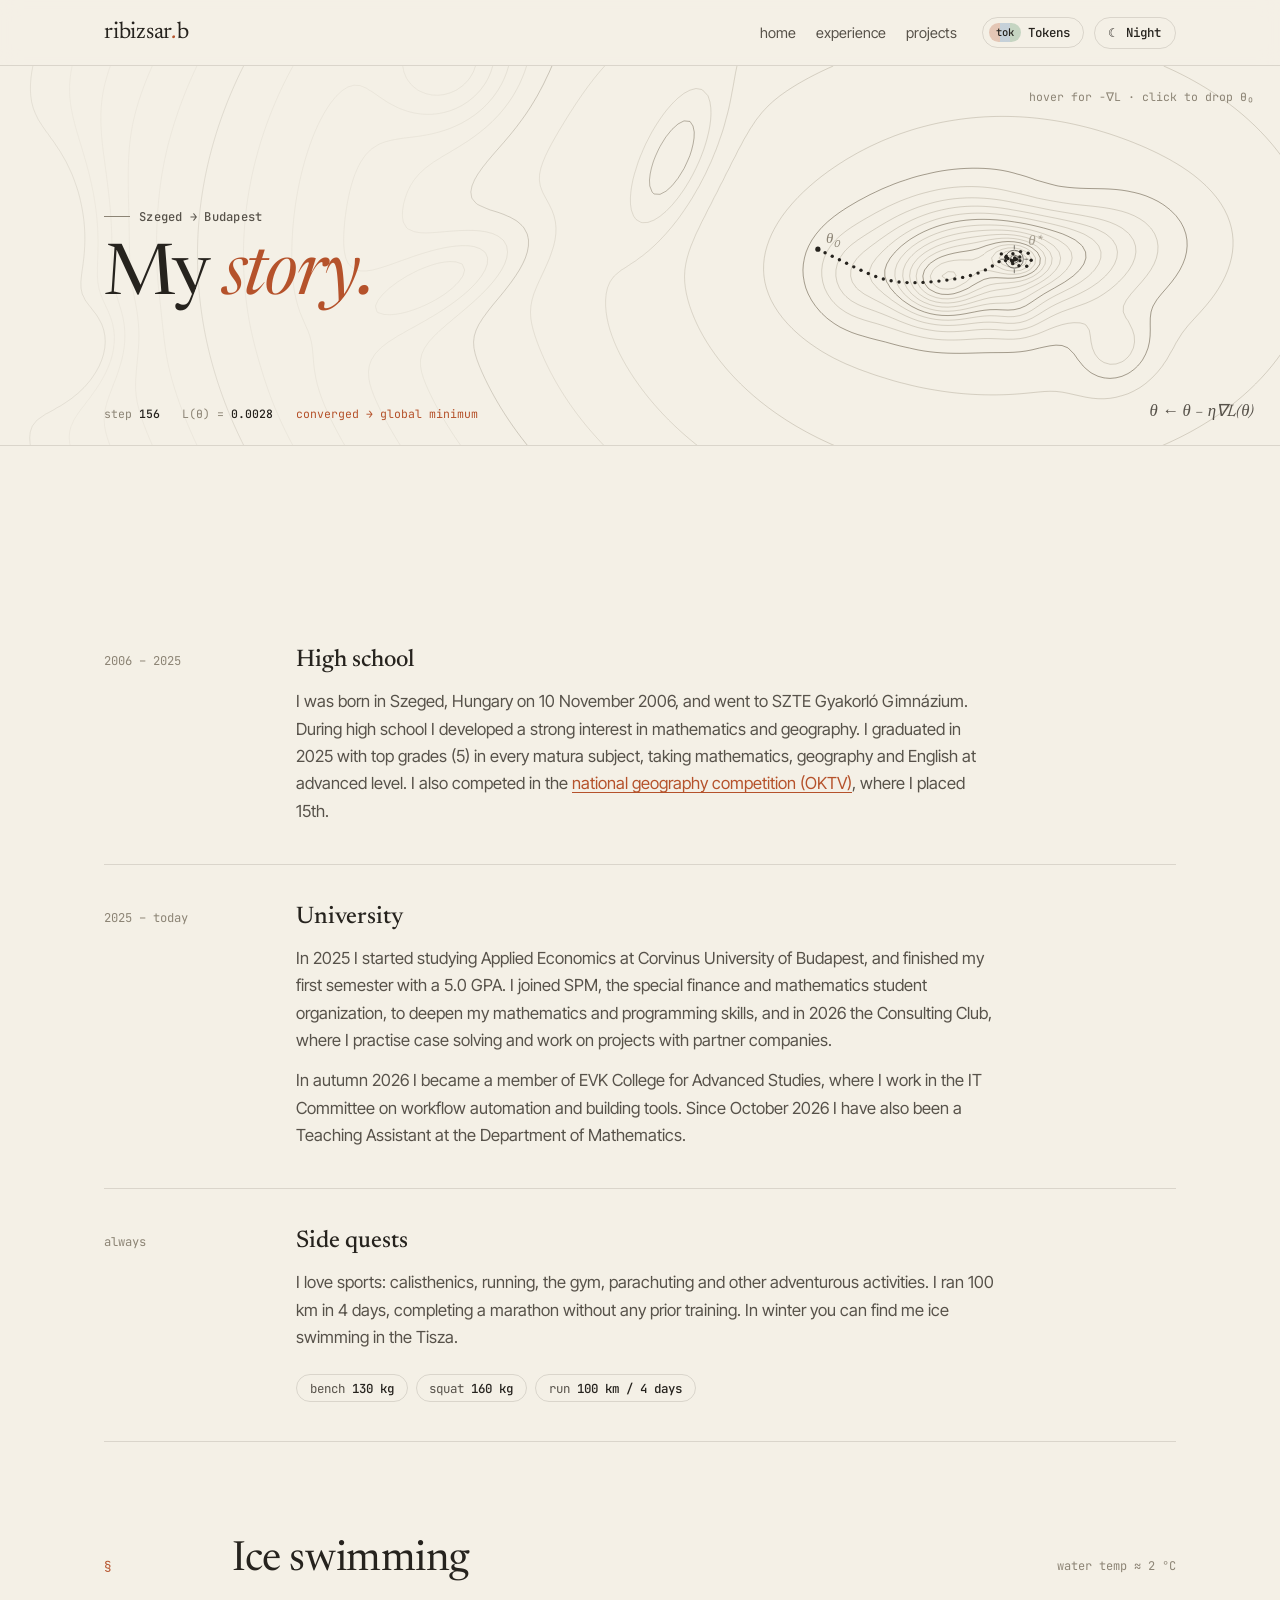
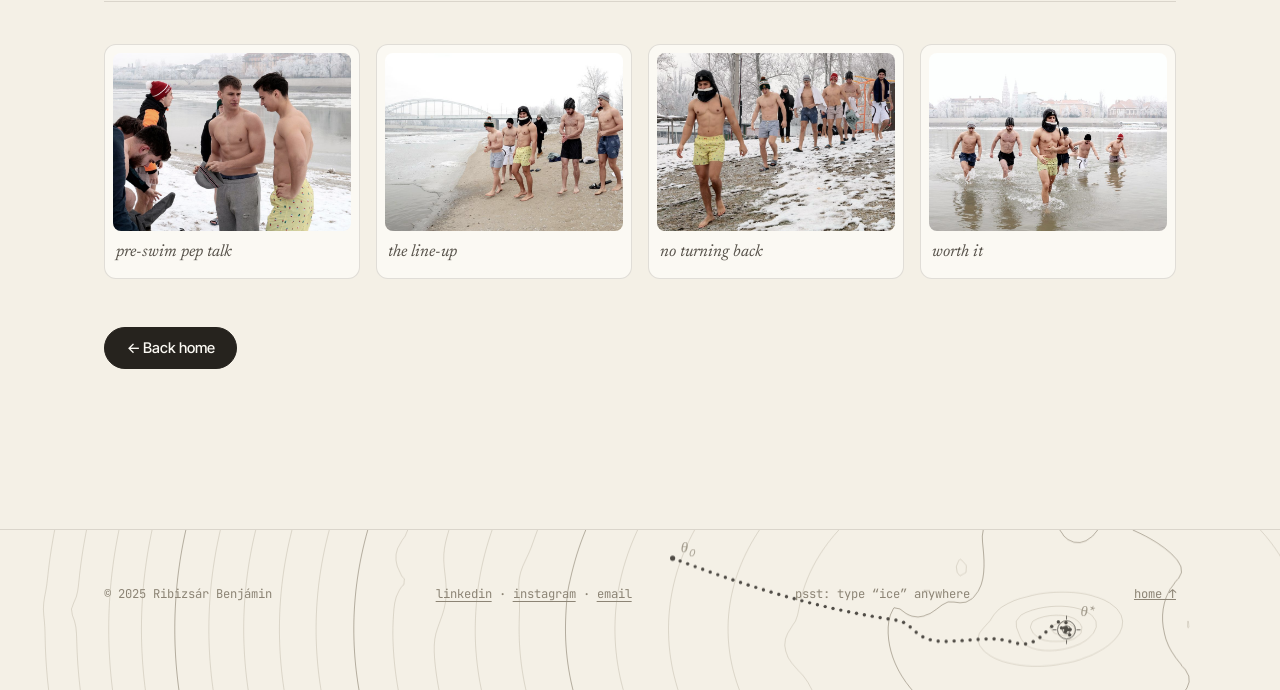
==== commit 3707719c: "Add tokenizer view and playground - "Tokens" button in the navbar on every page: re-renders all page" ====
--- a/about.html
+++ b/about.html
@@ -18,7 +18,7 @@
   <link rel="preconnect" href="https://fonts.googleapis.com" />
   <link rel="preconnect" href="https://fonts.gstatic.com" crossorigin />
   <link href="https://fonts.googleapis.com/css2?family=Newsreader:ital,opsz,wght@0,6..72,400;0,6..72,500;1,6..72,400&family=Inter+Tight:wght@400;500;600&family=JetBrains+Mono:wght@400;500&display=swap" rel="stylesheet" />
-  <link rel="stylesheet" href="styles.css?v=3" />
+  <link rel="stylesheet" href="styles.css?v=5" />
 </head>
 <body>
     <div class="trainer" aria-hidden="true">
@@ -35,6 +35,7 @@
           <li><a href="index.html#experience">experience</a></li>
           <li><a href="index.html#projects">projects</a></li>
         </ul>
+        <button class="tok-toggle" type="button" data-tok-toggle aria-pressed="false" title="See this page the way a language model reads it"><span class="tok-chip">tok</span>Tokens</button>
         <button class="theme-toggle" type="button">☾ Night</button>
       </div>
     </nav>
@@ -138,6 +139,7 @@
     </div>
   </footer>
 
-  <script src="script.js?v=3"></script>
+  <script src="script.js?v=5"></script>
+  <script src="tokens.js?v=5"></script>
 </body>
 </html>
--- a/styles.css
+++ b/styles.css
@@ -121,13 +121,15 @@
 .nav-right {
   display: flex;
   align-items: center;
-  gap: 1.6rem;
-}
+  gap: 0.6rem;
+}
+
+.nav-links { margin-right: 1rem; }
 
 .nav-links {
   list-style: none;
   display: flex;
-  gap: 1.5rem;
+  gap: 1.25rem;
 }
 
 .nav-links a {
@@ -166,6 +168,35 @@
 }
 
 .theme-toggle:hover { border-color: var(--ink-faint); background: var(--paper); }
+
+.tok-toggle {
+  display: inline-flex;
+  align-items: center;
+  gap: 0.45rem;
+  font: 500 0.78rem var(--font-mono);
+  color: var(--ink);
+  background: transparent;
+  border: 1px solid var(--line);
+  border-radius: 999px;
+  padding: 0.3rem 0.8rem 0.3rem 0.35rem;
+  cursor: pointer;
+  white-space: nowrap;
+  transition: border-color 0.2s, background 0.2s, color 0.2s;
+}
+
+.tok-chip {
+  display: inline-flex;
+  font-size: 0.66rem;
+  line-height: 1;
+  border-radius: 999px;
+  overflow: hidden;
+}
+
+/* the chip itself is "tokenized": three coloured pieces */
+.tok-chip { background: linear-gradient(90deg, var(--tok-0) 0 34%, var(--tok-1) 34% 67%, var(--tok-2) 67%); padding: 0.28rem 0.45rem; }
+
+.tok-toggle:hover { border-color: var(--accent); }
+.tok-toggle.on { background: var(--ink); color: var(--paper); border-color: var(--ink); }
 
 /* --------------------
    HERO + LANDSCAPE
@@ -1149,6 +1180,208 @@
 .trainer.done .ok { display: inline; }
 
 /* --------------------
+   TOKENIZER VIEW (easter egg: type "tokens")
+-------------------- */
+:root {
+  --tok-0: rgba(181, 82, 43, 0.26);
+  --tok-1: rgba(47, 111, 176, 0.24);
+  --tok-2: rgba(61, 138, 90, 0.26);
+  --tok-3: rgba(196, 150, 20, 0.3);
+  --tok-4: rgba(130, 80, 170, 0.22);
+}
+
+:root[data-theme="dark"] {
+  --tok-0: rgba(226, 135, 93, 0.32);
+  --tok-1: rgba(111, 168, 224, 0.3);
+  --tok-2: rgba(116, 192, 142, 0.3);
+  --tok-3: rgba(224, 190, 90, 0.3);
+  --tok-4: rgba(180, 140, 220, 0.3);
+}
+
+.tok {
+  border-radius: 3px;
+  box-decoration-break: clone;
+  -webkit-box-decoration-break: clone;
+  white-space: pre-wrap;
+  transition: outline-color 0.1s;
+  outline: 1px solid transparent;
+}
+
+.tok-0 { background: var(--tok-0); }
+.tok-1 { background: var(--tok-1); }
+.tok-2 { background: var(--tok-2); }
+.tok-3 { background: var(--tok-3); }
+.tok-4 { background: var(--tok-4); }
+
+.tok:hover { outline-color: var(--ink); }
+
+/* Page view: tokens light up in a wave from top to bottom */
+.tok-wrap .tok { animation: tok-wave 0.5s ease backwards; animation-delay: var(--d, 0s); }
+
+@keyframes tok-wave {
+  0% { background: transparent; }
+  40% { background: var(--accent); color: var(--paper); }
+}
+
+/* ID mode: show the numbers the model actually receives */
+.tok-ids .tok-wrap .tok,
+.tok-play.show-ids .tok {
+  font-size: 0;
+}
+
+.tok-ids .tok-wrap .tok::after,
+.tok-play.show-ids .tok::after {
+  content: attr(data-id);
+  font: 500 0.68rem/1.9 var(--font-mono);
+  color: var(--ink);
+  padding: 0 0.2rem;
+  letter-spacing: 0;
+}
+
+.tok-head { display: flex; justify-content: space-between; align-items: baseline; }
+
+.tok-close {
+  font: 1.1rem/1 var(--font-body);
+  color: var(--ink-faint);
+  background: none;
+  border: 0;
+  cursor: pointer;
+  padding: 0 0.2rem;
+}
+
+.tok-close:hover { color: var(--accent); }
+
+.tok-switch {
+  display: inline-flex;
+  border: 1px solid var(--line);
+  border-radius: 999px;
+  padding: 2px;
+  background: var(--bg);
+}
+
+.tok-switch button {
+  font: 500 0.68rem var(--font-mono);
+  color: var(--ink-faint);
+  background: none;
+  border: 0;
+  border-radius: 999px;
+  padding: 0.25rem 0.7rem;
+  cursor: pointer;
+}
+
+.tok-switch button[aria-pressed="true"] { background: var(--ink); color: var(--paper); }
+
+/* Playground */
+.tok-play {
+  display: grid;
+  grid-template-columns: 1fr 1.25fr;
+  gap: 2.4rem;
+  align-items: start;
+}
+
+.tok-play-intro p { color: var(--ink-soft); font-size: 0.96rem; margin-bottom: 1.3rem; }
+
+.tok-samples { display: flex; flex-wrap: wrap; gap: 0.45rem; margin-bottom: 1.6rem; }
+
+.tag-btn {
+  font: 0.74rem var(--font-mono);
+  color: var(--ink-soft);
+  background: var(--paper);
+  border: 1px solid var(--line);
+  border-radius: 999px;
+  padding: 0.3rem 0.8rem;
+  cursor: pointer;
+  transition: border-color 0.2s, color 0.2s;
+}
+
+.tag-btn:hover { border-color: var(--accent); color: var(--accent); }
+
+.tok-play-box {
+  background: var(--paper);
+  border: 1px solid var(--line);
+  border-radius: 16px;
+  padding: 1.2rem 1.3rem 1rem;
+}
+
+.tok-label { font: 0.7rem var(--font-mono); color: var(--ink-faint); }
+
+.tok-input {
+  display: block;
+  width: 100%;
+  margin-top: 0.4rem;
+  font: 0.98rem/1.55 var(--font-body);
+  color: var(--ink);
+  background: var(--bg);
+  border: 1px solid var(--line);
+  border-radius: 10px;
+  padding: 0.7rem 0.85rem;
+  resize: vertical;
+}
+
+.tok-input:focus { outline: none; border-color: var(--accent); }
+
+.tok-play-bar {
+  display: flex;
+  flex-wrap: wrap;
+  align-items: center;
+  gap: 0.4rem 1.2rem;
+  margin: 0.9rem 0 0.7rem;
+  font: 0.72rem var(--font-mono);
+  color: var(--ink-faint);
+}
+
+.tok-play-bar b { color: var(--ink); font-weight: 500; font-size: 0.9rem; }
+.tok-play-bar .tok-switch { margin-left: auto; }
+
+.tok-out {
+  min-height: 7rem;
+  font: 1.02rem/2 var(--font-body);
+  white-space: pre-wrap;
+  overflow-wrap: anywhere;
+  padding: 0.7rem 0.85rem;
+  border: 1px dashed var(--line);
+  border-radius: 10px;
+}
+
+.tok-out .tok { padding: 0.1rem 0; }
+
+.tok-note { margin-top: 0.7rem; font: 0.7rem/1.5 var(--font-mono); color: var(--ink-faint); }
+
+.tok-panel {
+  position: fixed;
+  right: 1.2rem;
+  bottom: 1.2rem;
+  z-index: 250;
+  width: 280px;
+  font: 0.72rem/1.55 var(--font-mono);
+  color: var(--ink-soft);
+  background: color-mix(in srgb, var(--paper) 94%, transparent);
+  backdrop-filter: blur(8px);
+  -webkit-backdrop-filter: blur(8px);
+  border: 1px solid var(--line);
+  border-radius: 12px;
+  padding: 0.9rem 1rem;
+  box-shadow: 0 20px 40px -26px rgba(0, 0, 0, 0.5);
+  animation: tok-in 0.25s ease;
+}
+
+@keyframes tok-in { from { opacity: 0; transform: translateY(8px); } }
+
+.tok-panel b { color: var(--ink); font-weight: 500; }
+.tok-title { color: var(--accent); margin-bottom: 0.35rem; }
+.tok-title span { color: var(--ink-faint); }
+.tok-ctx { height: 3px; background: var(--line); border-radius: 3px; margin: 0.55rem 0 0.25rem; overflow: hidden; }
+.tok-ctx div { height: 100%; background: var(--accent); }
+.tok-sub { color: var(--ink-faint); }
+.tok-hover { margin: 0.6rem 0; padding: 0.45rem 0.6rem; border-radius: 8px; background: var(--bg); min-height: 2.1rem; overflow-wrap: anywhere; }
+.tok-hover code { font: inherit; color: var(--ink); }
+.tok-panel .tok-switch { margin-top: 0.1rem; }
+
+@media (max-width: 720px) {
+  .tok-panel { left: 1rem; right: 1rem; width: auto; bottom: 1rem; }
+}
+
+/* --------------------
    FOOTER
 -------------------- */
 footer {
@@ -1213,6 +1446,7 @@
   .project-card,
   .project-card:nth-child(-n+2) { grid-column: auto; }
   .lab { grid-template-columns: 1fr; }
+  .tok-play { grid-template-columns: 1fr; }
   .lab-3d { min-height: 380px; }
   .gallery { grid-template-columns: 1fr 1fr; }
   .about-grid { grid-template-columns: 1fr; }
@@ -1230,6 +1464,7 @@
   main { padding: 3.5rem 1rem 2rem; }
   .navbar { padding: 0.75rem 1rem; }
   .nav-links { display: none; }
+  .tok-toggle { padding-right: 0.65rem; }
   .hero { min-height: auto; align-items: flex-start; }
   .hero-inner { padding: 3rem 1rem 9rem; }
   .hero-small .hero-inner { padding-bottom: 7rem; }
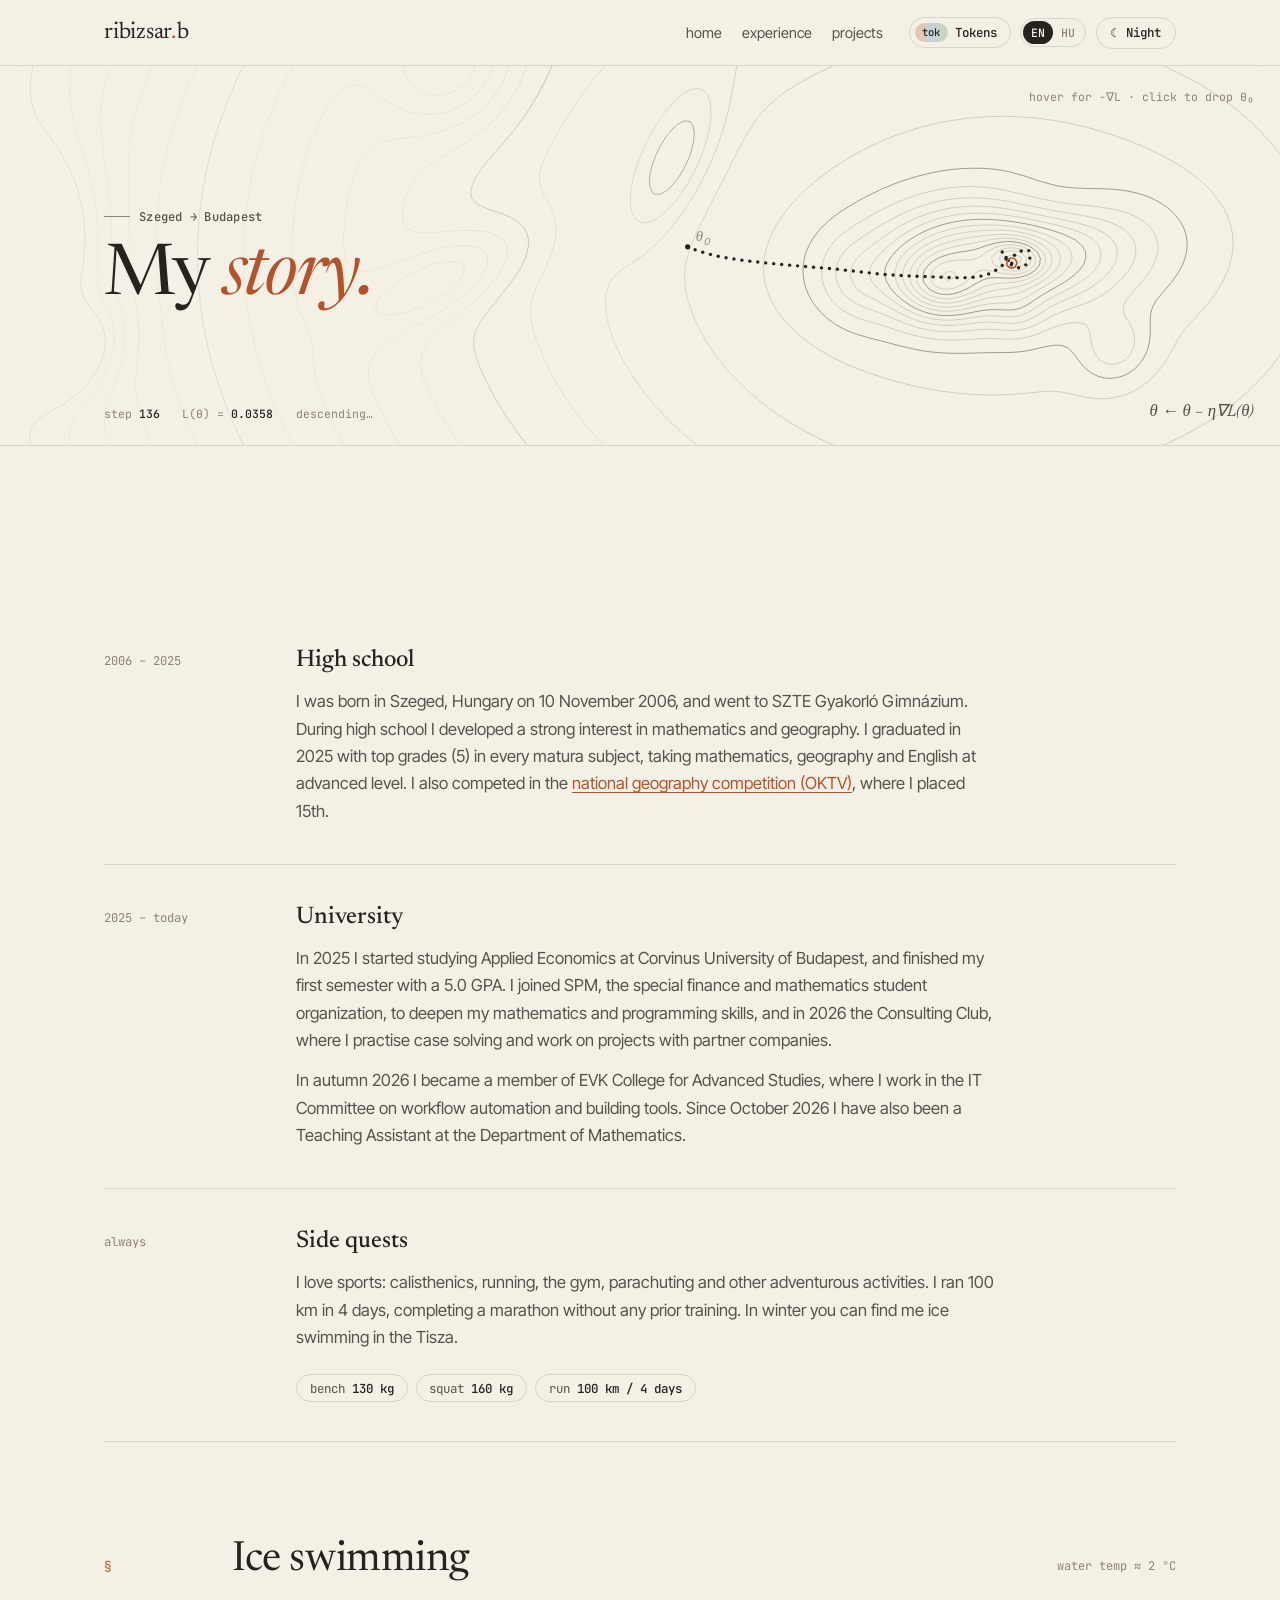
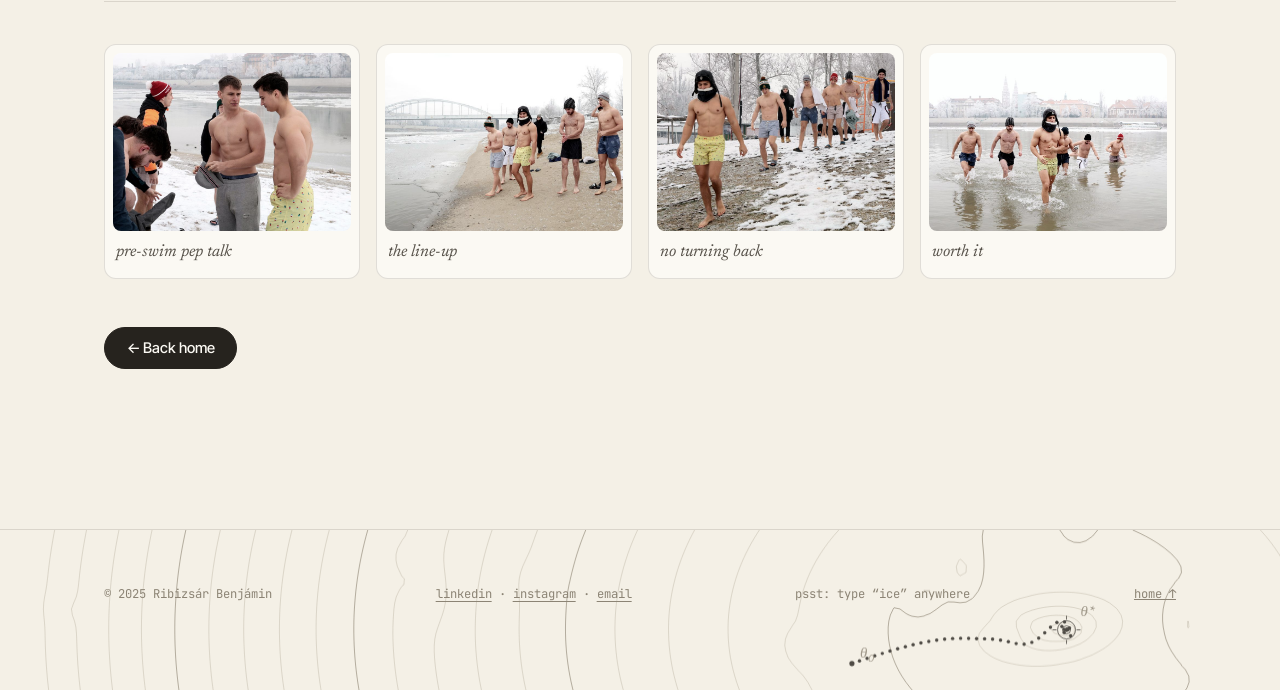
==== commit 9ee6edcf: "Make the site bilingual (English / Hungarian) - EN / HU switch in the navbar on every page; the choi" ====
--- a/about.html
+++ b/about.html
@@ -18,11 +18,11 @@
   <link rel="preconnect" href="https://fonts.googleapis.com" />
   <link rel="preconnect" href="https://fonts.gstatic.com" crossorigin />
   <link href="https://fonts.googleapis.com/css2?family=Newsreader:ital,opsz,wght@0,6..72,400;0,6..72,500;1,6..72,400&family=Inter+Tight:wght@400;500;600&family=JetBrains+Mono:wght@400;500&display=swap" rel="stylesheet" />
-  <link rel="stylesheet" href="styles.css?v=5" />
+  <link rel="stylesheet" href="styles.css?v=7" />
 </head>
 <body>
     <div class="trainer" aria-hidden="true">
-    epoch <b data-epoch>000</b>/100 · loss <b data-train-loss>2.300</b> <span class="ok">✓ converged</span>
+    <span>epoch</span> <b data-epoch>000</b>/100 · <span>loss</span> <b data-train-loss>2.300</b> <span class="ok">✓ converged</span>
     <div class="trainer-bar"><div class="trainer-fill"></div></div>
   </div>
 
@@ -36,6 +36,7 @@
           <li><a href="index.html#projects">projects</a></li>
         </ul>
         <button class="tok-toggle" type="button" data-tok-toggle aria-pressed="false" title="See this page the way a language model reads it"><span class="tok-chip">tok</span>Tokens</button>
+        <button class="lang-toggle" type="button" data-lang-toggle data-no-i18n aria-label="Switch language"><span data-l="en">EN</span><span data-l="hu">HU</span></button>
         <button class="theme-toggle" type="button">☾ Night</button>
       </div>
     </nav>
@@ -48,7 +49,7 @@
       <h1>My <em>story.</em></h1>
     </div>
     <div class="readout" aria-hidden="true">
-      <span>step <b data-step>000</b></span>
+      <span><span>step</span> <b data-step>000</b></span>
       <span>L(θ) = <b data-loss>—</b></span>
       <span class="status"></span>
     </div>
@@ -63,7 +64,7 @@
         <div class="when">2006 – 2025</div>
         <div>
           <h3>High school</h3>
-          <p>
+          <p data-i18n-html>
             I was born in Szeged, Hungary on 10 November 2006, and went to SZTE Gyakorló Gimnázium.
             During high school I developed a strong interest in mathematics and geography. I graduated
             in 2025 with top grades (5) in every matura subject, taking mathematics, geography and
@@ -139,7 +140,8 @@
     </div>
   </footer>
 
-  <script src="script.js?v=5"></script>
-  <script src="tokens.js?v=5"></script>
+  <script src="i18n.js?v=7"></script>
+  <script src="script.js?v=7"></script>
+  <script src="tokens.js?v=7"></script>
 </body>
 </html>
--- a/styles.css
+++ b/styles.css
@@ -156,6 +156,8 @@
 }
 
 .theme-toggle {
+  display: inline-flex;
+  gap: 0.4em;
   font: 500 0.78rem var(--font-mono);
   color: var(--ink);
   background: transparent;
@@ -168,6 +170,28 @@
 }
 
 .theme-toggle:hover { border-color: var(--ink-faint); background: var(--paper); }
+
+.lang-toggle {
+  display: inline-flex;
+  font: 500 0.72rem var(--font-mono);
+  background: transparent;
+  border: 1px solid var(--line);
+  border-radius: 999px;
+  padding: 2px;
+  cursor: pointer;
+  transition: border-color 0.2s;
+}
+
+.lang-toggle span {
+  padding: 0.26rem 0.5rem;
+  border-radius: 999px;
+  color: var(--ink-faint);
+  transition: background 0.2s, color 0.2s;
+}
+
+.lang-toggle:hover { border-color: var(--accent); }
+.lang-toggle:not([data-current="hu"]) [data-l="en"],
+.lang-toggle[data-current="hu"] [data-l="hu"] { background: var(--ink); color: var(--paper); }
 
 .tok-toggle {
   display: inline-flex;
@@ -322,6 +346,10 @@
 
 .is-global .readout .status::before { content: "converged → global minimum"; color: var(--accent); }
 .is-local .readout .status::before { content: "stuck in a local minimum — click to restart"; }
+
+html[lang="hu"] .readout .status::before { content: "ereszkedés…"; }
+html[lang="hu"] .is-global .readout .status::before { content: "konvergált → globális minimum"; }
+html[lang="hu"] .is-local .readout .status::before { content: "lokális minimumban ragadt — kattints az újrakezdéshez"; }
 
 .formula {
   right: 1.6rem;
@@ -1465,6 +1493,11 @@
   .navbar { padding: 0.75rem 1rem; }
   .nav-links { display: none; }
   .tok-toggle { padding-right: 0.65rem; }
+  .theme-toggle .tt { display: none; }
+  .theme-toggle, .tok-toggle { padding-left: 0.6rem; padding-right: 0.6rem; }
+  .tok-toggle { padding-left: 0.3rem; }
+  .nav-right { gap: 0.4rem; }
+  .logo { font-size: 1.25rem; }
   .hero { min-height: auto; align-items: flex-start; }
   .hero-inner { padding: 3rem 1rem 9rem; }
   .hero-small .hero-inner { padding-bottom: 7rem; }
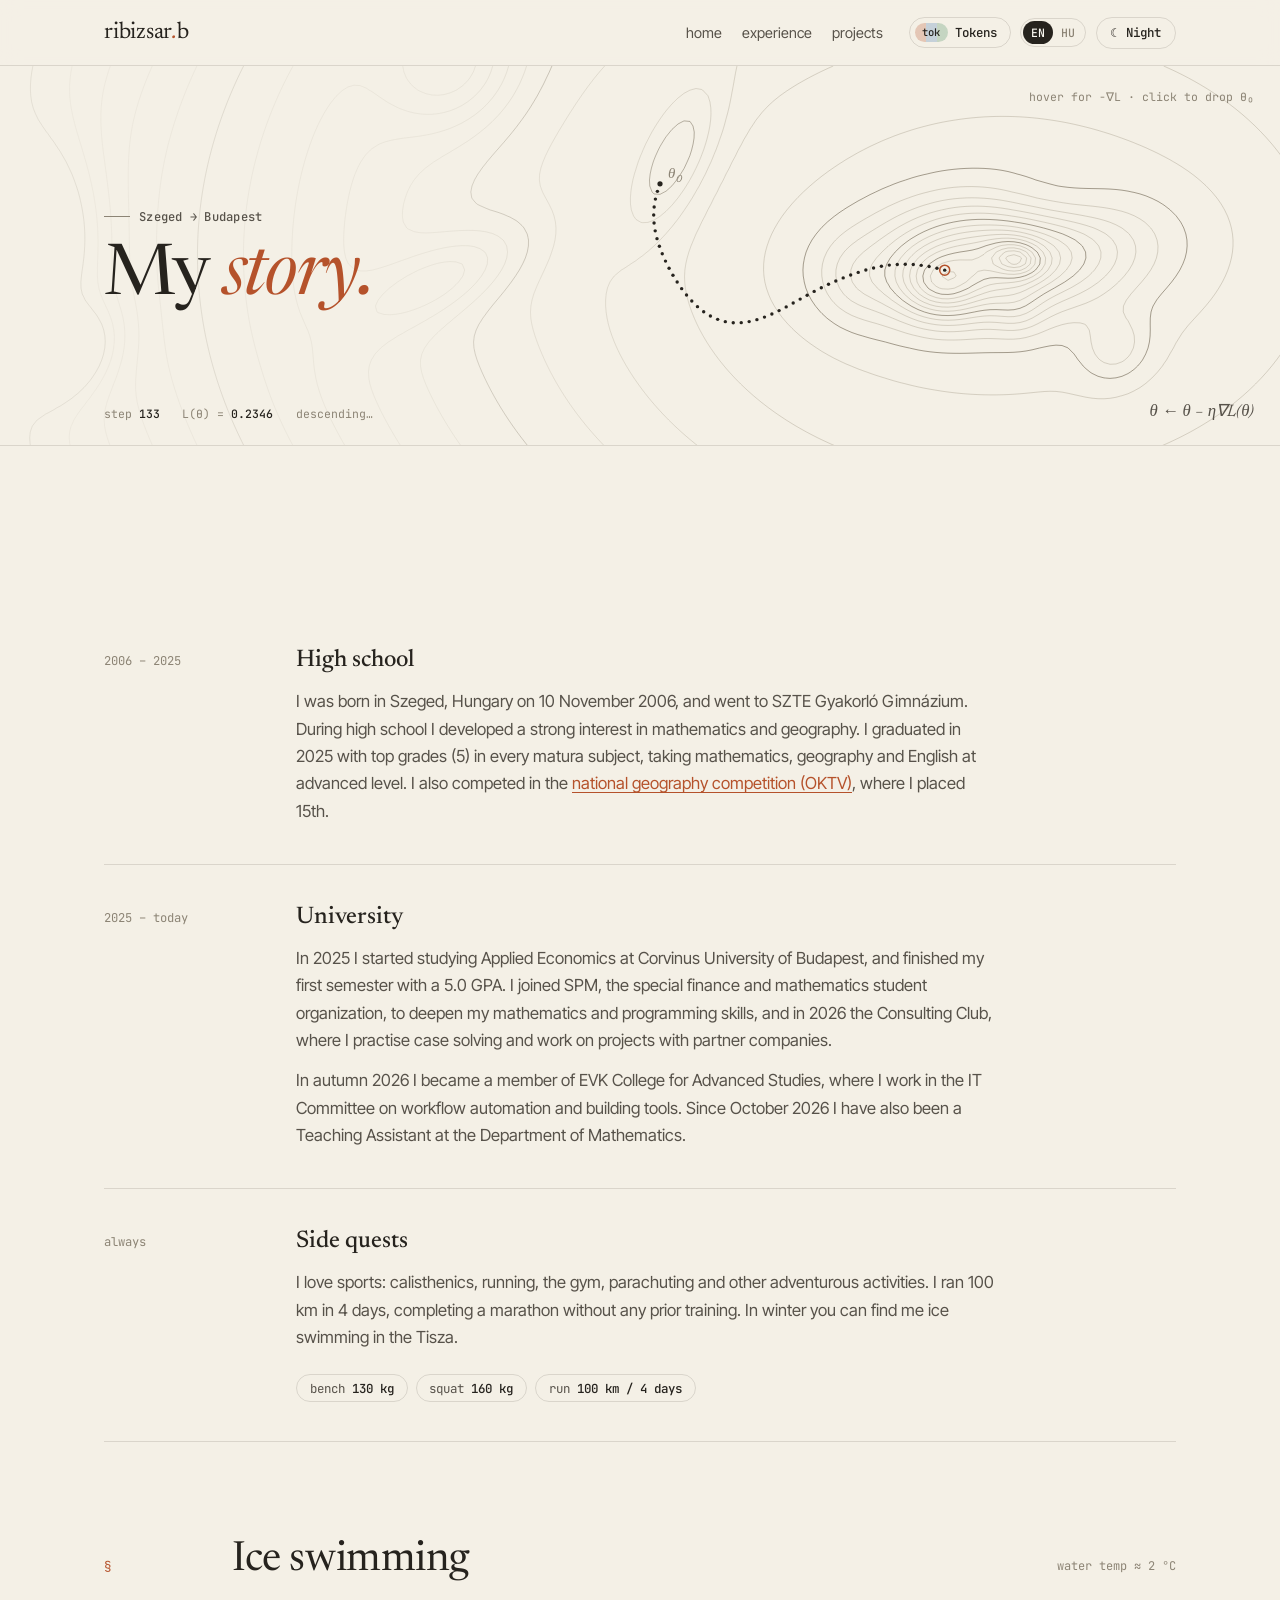
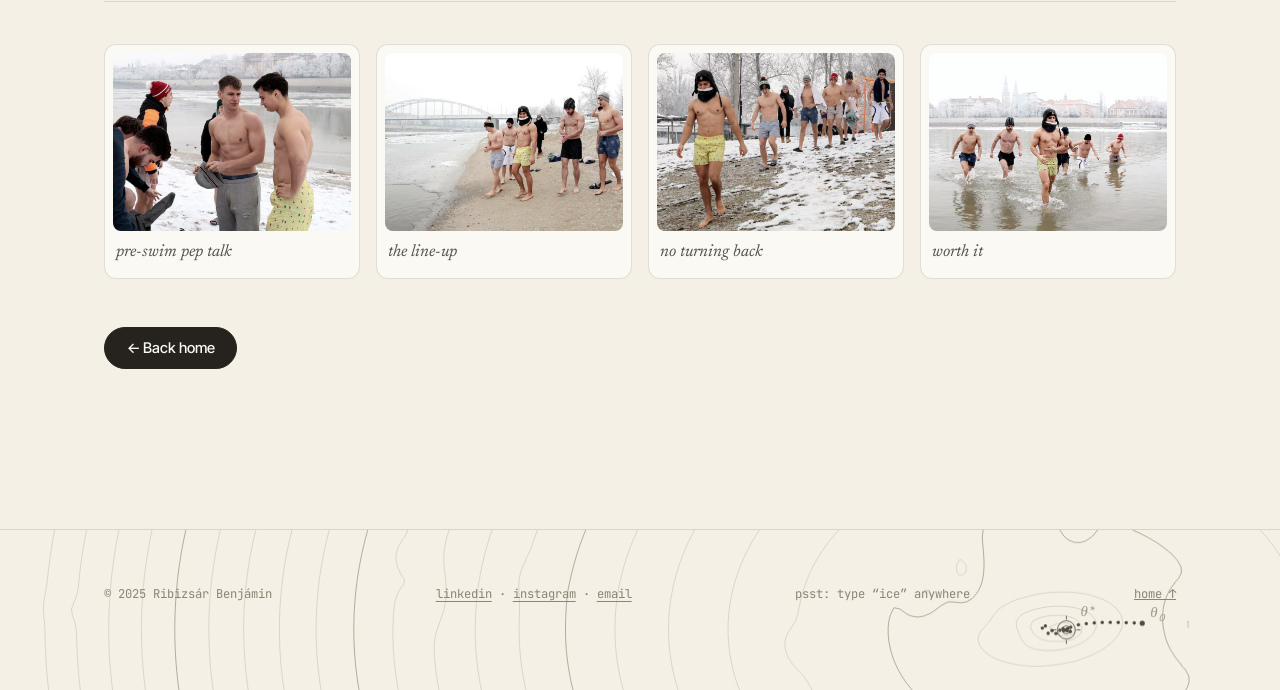
==== commit bae6cee8: "Add "From tokens to vectors" linear algebra panel Under the tokenizer playground, the typed tokens b" ====
--- a/about.html
+++ b/about.html
@@ -18,7 +18,7 @@
   <link rel="preconnect" href="https://fonts.googleapis.com" />
   <link rel="preconnect" href="https://fonts.gstatic.com" crossorigin />
   <link href="https://fonts.googleapis.com/css2?family=Newsreader:ital,opsz,wght@0,6..72,400;0,6..72,500;1,6..72,400&family=Inter+Tight:wght@400;500;600&family=JetBrains+Mono:wght@400;500&display=swap" rel="stylesheet" />
-  <link rel="stylesheet" href="styles.css?v=7" />
+  <link rel="stylesheet" href="styles.css?v=8" />
 </head>
 <body>
     <div class="trainer" aria-hidden="true">
@@ -140,8 +140,8 @@
     </div>
   </footer>
 
-  <script src="i18n.js?v=7"></script>
-  <script src="script.js?v=7"></script>
-  <script src="tokens.js?v=7"></script>
+  <script src="i18n.js?v=8"></script>
+  <script src="script.js?v=8"></script>
+  <script src="tokens.js?v=8"></script>
 </body>
 </html>
--- a/styles.css
+++ b/styles.css
@@ -821,6 +821,71 @@
 }
 
 /* --------------------
+   VECTOR LAB (under the tokenizer)
+-------------------- */
+.vec-lab {
+  margin-top: 3rem;
+  padding-top: 2.4rem;
+  border-top: 1px dashed var(--line);
+}
+
+.vec-head {
+  display: grid;
+  grid-template-columns: 1fr 1.25fr;
+  gap: 2.4rem;
+  align-items: baseline;
+  margin-bottom: 1.6rem;
+}
+
+.vec-head h3 {
+  font-family: var(--font-display);
+  font-weight: 500;
+  font-size: 1.6rem;
+  line-height: 1.2;
+}
+
+.vec-head p { color: var(--ink-soft); font-size: 0.96rem; }
+
+.vec-grid {
+  display: grid;
+  grid-template-columns: 1.15fr 1fr 1fr;
+  gap: 1rem;
+}
+
+.vec-card {
+  background: var(--paper);
+  border: 1px solid var(--line);
+  border-radius: 14px;
+  padding: 1rem 1rem 0.8rem;
+  min-width: 0;
+}
+
+.vec-card figcaption {
+  display: flex;
+  flex-direction: column;
+  gap: 0.15rem;
+  margin-bottom: 0.7rem;
+}
+
+.vec-card .math { font-size: 1.2rem; color: var(--ink); }
+.vec-card .k { font: 0.7rem var(--font-mono); color: var(--ink-faint); }
+
+.vec-card canvas {
+  display: block;
+  width: 100%;
+  height: 260px;
+}
+
+.vec-readout {
+  margin-top: 1rem;
+  min-height: 1.6em;
+  font: 0.8rem var(--font-mono);
+  color: var(--ink-soft);
+}
+
+.vec-readout b { color: var(--ink); font-weight: 500; }
+
+/* --------------------
    ACHIEVEMENTS
 -------------------- */
 .checklist {
@@ -1475,6 +1540,9 @@
   .project-card:nth-child(-n+2) { grid-column: auto; }
   .lab { grid-template-columns: 1fr; }
   .tok-play { grid-template-columns: 1fr; }
+  .vec-head { grid-template-columns: 1fr; gap: 0.6rem; }
+  .vec-grid { grid-template-columns: 1fr; }
+  .vec-card canvas { height: 240px; }
   .lab-3d { min-height: 380px; }
   .gallery { grid-template-columns: 1fr 1fr; }
   .about-grid { grid-template-columns: 1fr; }
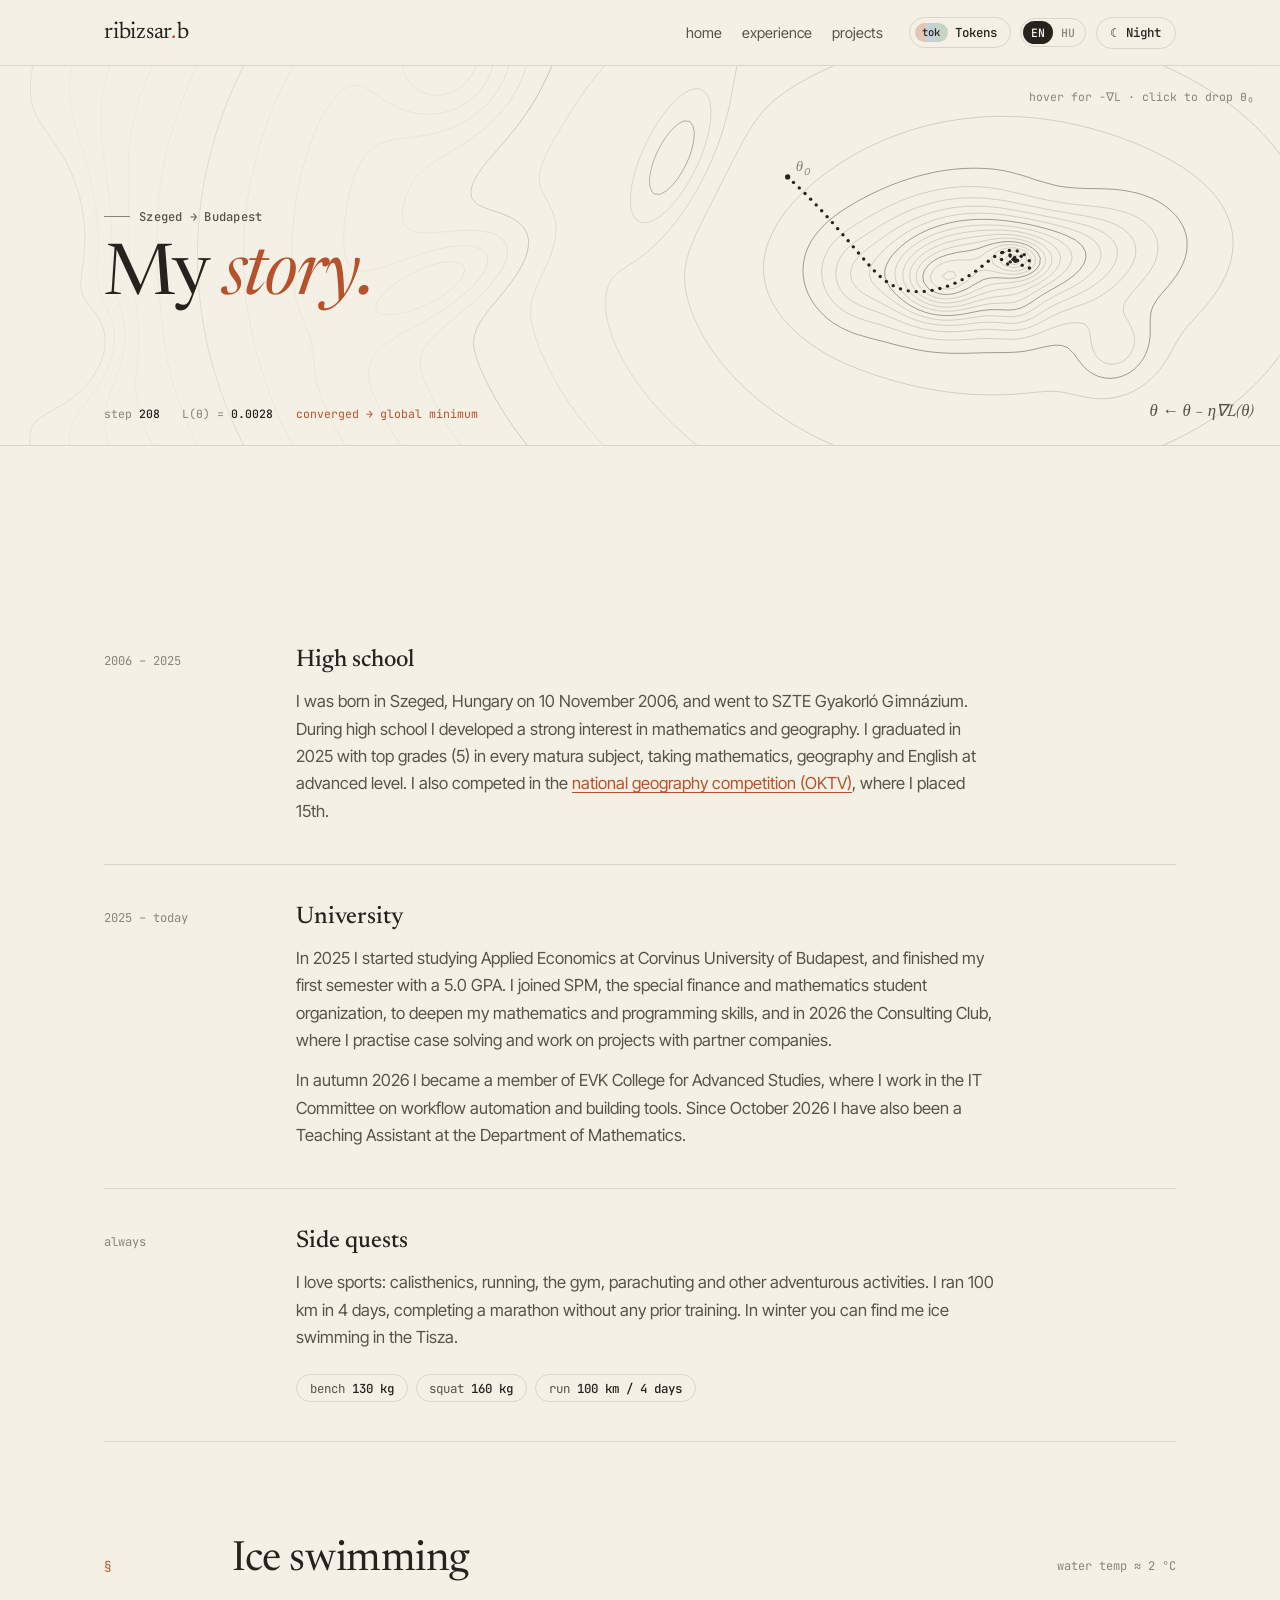
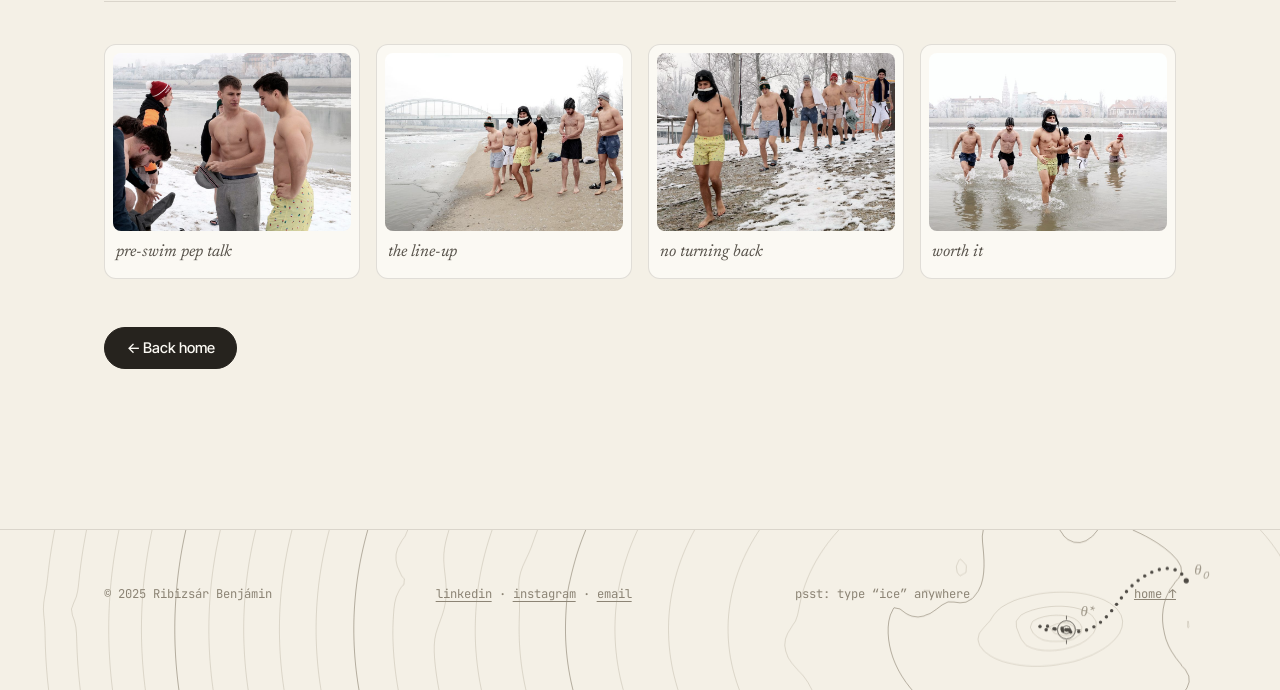
==== commit 0ccdc3a7: "Refocus on websites and CRMs, trim the project list - Projects now come right after About; nav and h" ====
--- a/about.html
+++ b/about.html
@@ -18,7 +18,7 @@
   <link rel="preconnect" href="https://fonts.googleapis.com" />
   <link rel="preconnect" href="https://fonts.gstatic.com" crossorigin />
   <link href="https://fonts.googleapis.com/css2?family=Newsreader:ital,opsz,wght@0,6..72,400;0,6..72,500;1,6..72,400&family=Inter+Tight:wght@400;500;600&family=JetBrains+Mono:wght@400;500&display=swap" rel="stylesheet" />
-  <link rel="stylesheet" href="styles.css?v=8" />
+  <link rel="stylesheet" href="styles.css?v=12" />
 </head>
 <body>
     <div class="trainer" aria-hidden="true">
@@ -140,8 +140,8 @@
     </div>
   </footer>
 
-  <script src="i18n.js?v=8"></script>
-  <script src="script.js?v=8"></script>
-  <script src="tokens.js?v=8"></script>
+  <script src="i18n.js?v=12"></script>
+  <script src="script.js?v=12"></script>
+  <script src="tokens.js?v=12"></script>
 </body>
 </html>
--- a/styles.css
+++ b/styles.css
@@ -440,7 +440,7 @@
 -------------------- */
 .stats {
   display: grid;
-  grid-template-columns: repeat(4, 1fr);
+  grid-template-columns: repeat(3, 1fr);
   border-top: 1px solid var(--line);
   border-bottom: 1px solid var(--line);
 }
@@ -629,6 +629,30 @@
   padding: 0.2rem 0.65rem;
 }
 
+.live {
+  display: inline-flex;
+  align-items: center;
+  gap: 0.4rem;
+  align-self: flex-start;
+  margin: -0.2rem 0 0.7rem;
+  font: 0.68rem var(--font-mono);
+  color: var(--c-rms);
+}
+
+.live::before {
+  content: "";
+  width: 7px;
+  height: 7px;
+  border-radius: 50%;
+  background: currentColor;
+  box-shadow: 0 0 0 3px color-mix(in srgb, currentColor 20%, transparent);
+  animation: live-pulse 2.4s ease-in-out infinite;
+}
+
+@keyframes live-pulse { 50% { box-shadow: 0 0 0 6px color-mix(in srgb, currentColor 0%, transparent); } }
+
+@media (prefers-reduced-motion: reduce) { .live::before { animation: none; } }
+
 /* --------------------
    PROJECTS
 -------------------- */
@@ -639,7 +663,7 @@
 }
 
 .project-card { grid-column: span 2; }
-.project-card:nth-child(-n+2) { grid-column: span 3; }
+.project-card:nth-child(n+4) { grid-column: span 3; }
 
 .project-card {
   position: relative;
@@ -709,118 +733,6 @@
 }
 
 /* --------------------
-   OPTIMIZER LAB
--------------------- */
-.lab {
-  display: grid;
-  grid-template-columns: 1.5fr 1fr;
-  gap: 2.4rem;
-  align-items: stretch;
-}
-
-.lab-3d {
-  width: 100%;
-  height: 100%;
-  min-height: 460px;
-  background: var(--paper);
-  border: 1px solid var(--line);
-  border-radius: 16px;
-  cursor: grab;
-  touch-action: none;
-  display: block;
-}
-
-.lab-3d:active { cursor: grabbing; }
-
-.lab-side {
-  display: flex;
-  flex-direction: column;
-  gap: 1.3rem;
-}
-
-.lab-side > p { color: var(--ink-soft); font-size: 0.96rem; }
-
-.lab-legend {
-  list-style: none;
-  display: grid;
-  grid-template-columns: 1fr 1fr;
-  gap: 0.5rem;
-}
-
-.lab-legend li {
-  display: flex;
-  align-items: center;
-  gap: 0.5rem;
-  font-size: 0.9rem;
-  background: var(--paper);
-  border: 1px solid var(--line);
-  border-radius: 10px;
-  padding: 0.5rem 0.7rem;
-}
-
-.lab-legend i {
-  width: 10px;
-  height: 10px;
-  border-radius: 50%;
-  flex: none;
-}
-
-.lab-legend [data-opt="sgd"] i { background: var(--c-sgd); }
-.lab-legend [data-opt="mom"] i { background: var(--c-mom); }
-.lab-legend [data-opt="rms"] i { background: var(--c-rms); }
-.lab-legend [data-opt="adam"] i { background: var(--c-adam); }
-
-.lab-legend span {
-  margin-left: auto;
-  font: 0.72rem var(--font-mono);
-  color: var(--ink-faint);
-  font-variant-numeric: tabular-nums;
-}
-
-.lab-chart {
-  background: var(--paper);
-  border: 1px solid var(--line);
-  border-radius: 12px;
-  padding: 0.8rem 0.9rem 0.6rem;
-}
-
-.lab-chart .label {
-  font: 0.7rem var(--font-mono);
-  color: var(--ink-faint);
-  margin-bottom: 0.4rem;
-}
-
-.lab-curve {
-  width: 100%;
-  height: 130px;
-  display: block;
-}
-
-.lab-controls {
-  display: flex;
-  align-items: center;
-  justify-content: space-between;
-  flex-wrap: wrap;
-  gap: 1rem;
-}
-
-.lab-controls label {
-  display: grid;
-  gap: 0.3rem;
-  font: 0.72rem var(--font-mono);
-  color: var(--ink-faint);
-  flex: 1;
-  min-width: 160px;
-}
-
-.lab-controls output { color: var(--ink); }
-
-.lab-controls input[type="range"] {
-  width: 100%;
-  accent-color: var(--accent);
-}
-
-/* --------------------
    VECTOR LAB (under the tokenizer)
 -------------------- */
 .vec-lab {
@@ -1010,101 +922,6 @@
   color: var(--ink-soft);
   margin-top: 0.5rem;
   padding-left: 0.2rem;
-}
-
-/* --------------------
-   DIGIT PREDICTOR
--------------------- */
-.predictor-layout {
-  display: grid;
-  grid-template-columns: auto 1fr;
-  gap: 3rem;
-  align-items: start;
-}
-
-#canvas {
-  width: 420px;
-  max-width: 100%;
-  aspect-ratio: 1;
-  border-radius: 16px;
-  background: #000;
-  touch-action: none;
-  cursor: crosshair;
-  display: block;
-  box-shadow: 0 0 0 6px var(--paper), 0 0 0 7px var(--line), 0 26px 50px -30px rgba(0, 0, 0, 0.6);
-}
-
-.predictor-panel { display: grid; gap: 1.2rem; }
-
-.predictor-panel > p { color: var(--ink-soft); }
-
-.result {
-  background: var(--paper);
-  border: 1px solid var(--line);
-  border-radius: 14px;
-  padding: 1.3rem 1.5rem;
-}
-
-.result .label {
-  font: 0.72rem var(--font-mono);
-  color: var(--ink-faint);
-}
-
-#prediction {
-  font-family: var(--font-display);
-  font-size: clamp(1.9rem, 4vw, 2.6rem);
-  line-height: 1.2;
-  margin-top: 0.2rem;
-}
-
-.bars {
-  display: grid;
-  grid-template-columns: repeat(10, 1fr);
-  gap: 0.35rem;
-  height: 110px;
-  margin-top: 1rem;
-}
-
-.bar {
-  display: flex;
-  flex-direction: column;
-  justify-content: flex-end;
-  align-items: center;
-  gap: 0.3rem;
-  height: 100%;
-}
-
-.bar .fill {
-  width: 100%;
-  height: 3%;
-  max-height: calc(100% - 1.4rem);
-  background: var(--line);
-  border-radius: 4px 4px 0 0;
-  transition: height 0.35s cubic-bezier(0.2, 0.7, 0.2, 1), background 0.2s;
-}
-
-.bar.top .fill { background: var(--accent); }
-
-.bar .digit {
-  font: 0.74rem var(--font-mono);
-  color: var(--ink-faint);
-}
-
-.bar.top .digit { color: var(--ink); font-weight: 700; }
-
-#preview {
-  width: 84px;
-  height: 84px;
-  image-rendering: pixelated;
-  border: 1px solid var(--line);
-  border-radius: 6px;
-  display: block;
-  margin-top: 0.6rem;
-}
-
-#status {
-  font: 0.78rem var(--font-mono);
-  color: var(--ink-faint);
 }
 
 /* --------------------
@@ -1537,18 +1354,15 @@
 @media (max-width: 960px) {
   .project-grid { grid-template-columns: 1fr 1fr; }
   .project-card,
-  .project-card:nth-child(-n+2) { grid-column: auto; }
-  .lab { grid-template-columns: 1fr; }
+  .project-card:nth-child(n+4) { grid-column: auto; }
   .tok-play { grid-template-columns: 1fr; }
   .vec-head { grid-template-columns: 1fr; gap: 0.6rem; }
   .vec-grid { grid-template-columns: 1fr; }
   .vec-card canvas { height: 240px; }
-  .lab-3d { min-height: 380px; }
   .gallery { grid-template-columns: 1fr 1fr; }
   .about-grid { grid-template-columns: 1fr; }
   .about-grid > div { grid-column: auto; }
   .contact-cards { grid-template-columns: 1fr; }
-  .predictor-layout { grid-template-columns: 1fr; }
   .section-head { grid-template-columns: 4rem 1fr auto; }
   .timeline > li { grid-template-columns: 1fr; gap: 0.4rem; }
   .when br { display: none; }
@@ -1583,10 +1397,10 @@
   .stat { padding: 1.4rem 1rem; }
   .stat:nth-child(2) { border-right: none; }
   .stat:nth-child(-n+2) { border-bottom: 1px solid var(--line); }
+  .stat:nth-child(3) { grid-column: 1 / -1; border-right: none; }
   .section-head { grid-template-columns: 1fr; gap: 0.3rem; }
   .section-head .aside { display: none; }
   .chapter { grid-template-columns: 1fr; gap: 0.3rem; }
-  .lab-3d { min-height: 320px; }
   .project-grid,
   .skills-wrap,
   .checklist { grid-template-columns: 1fr; }
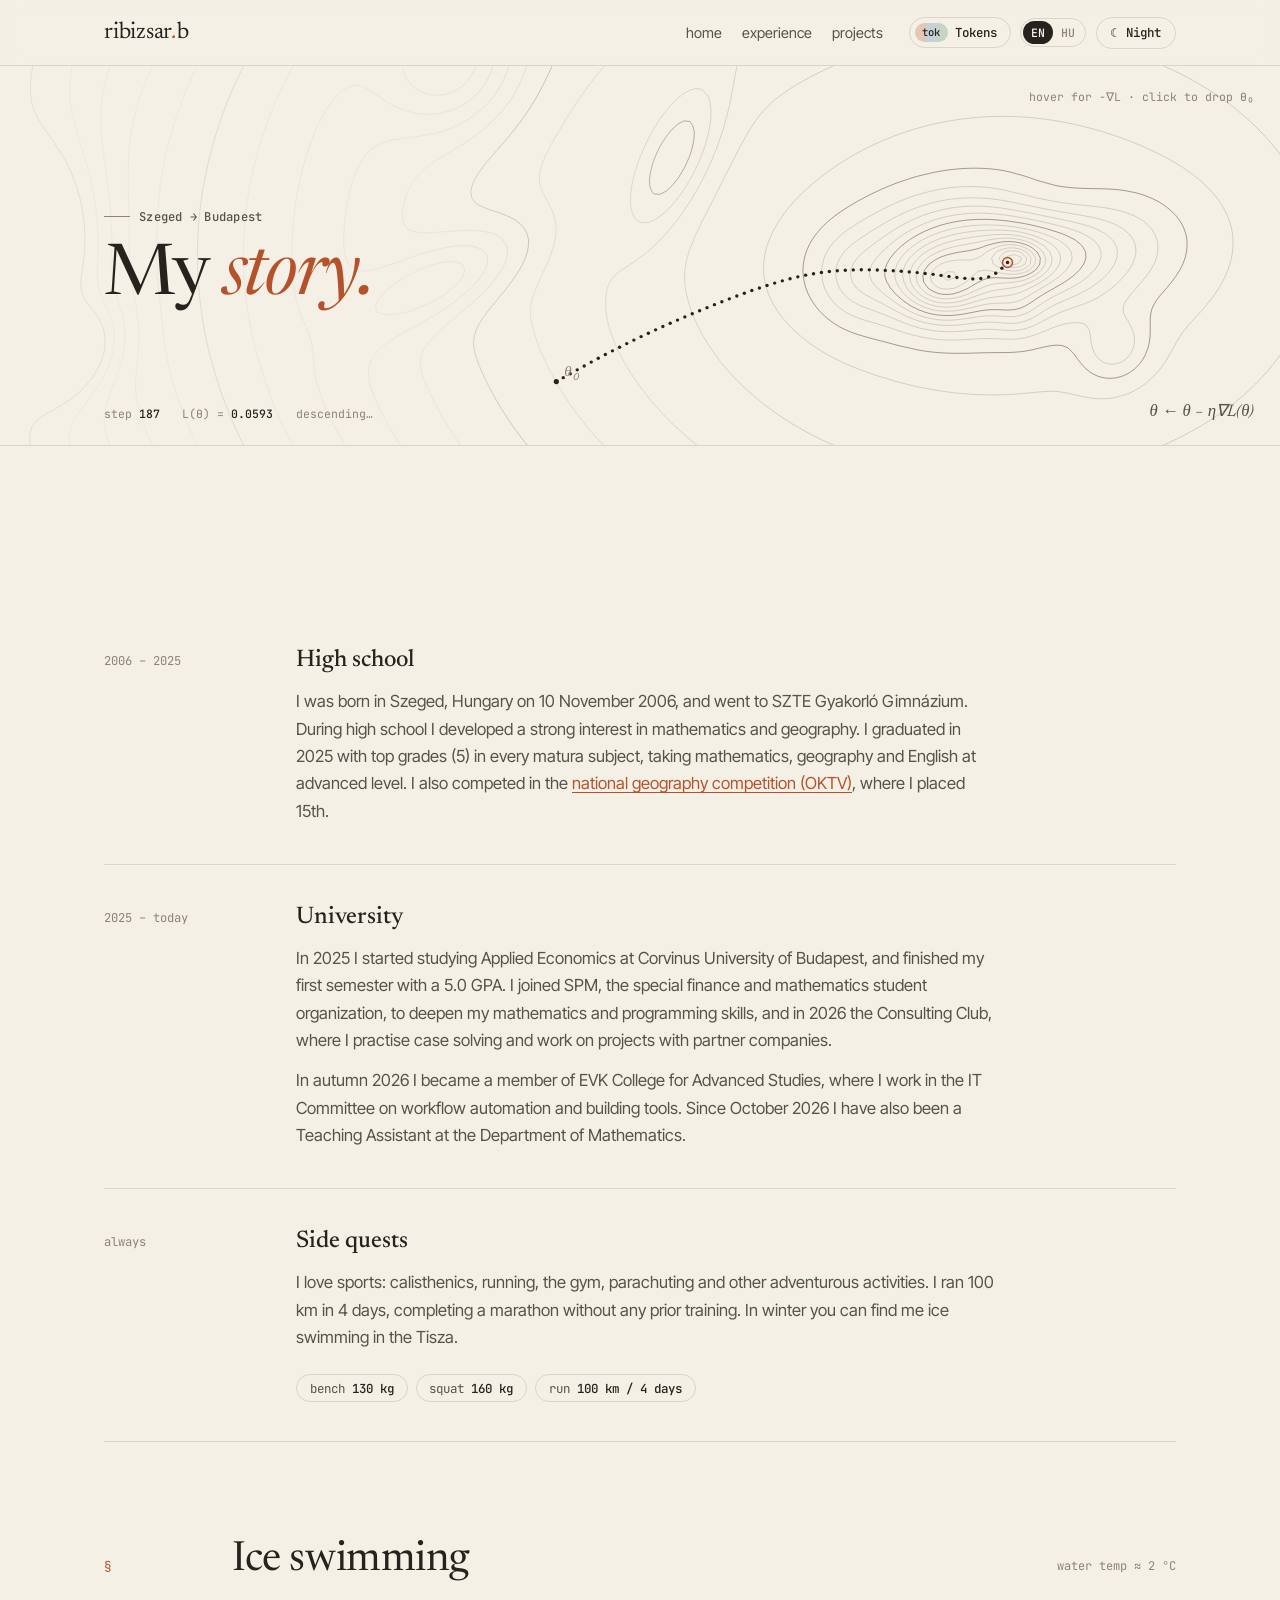
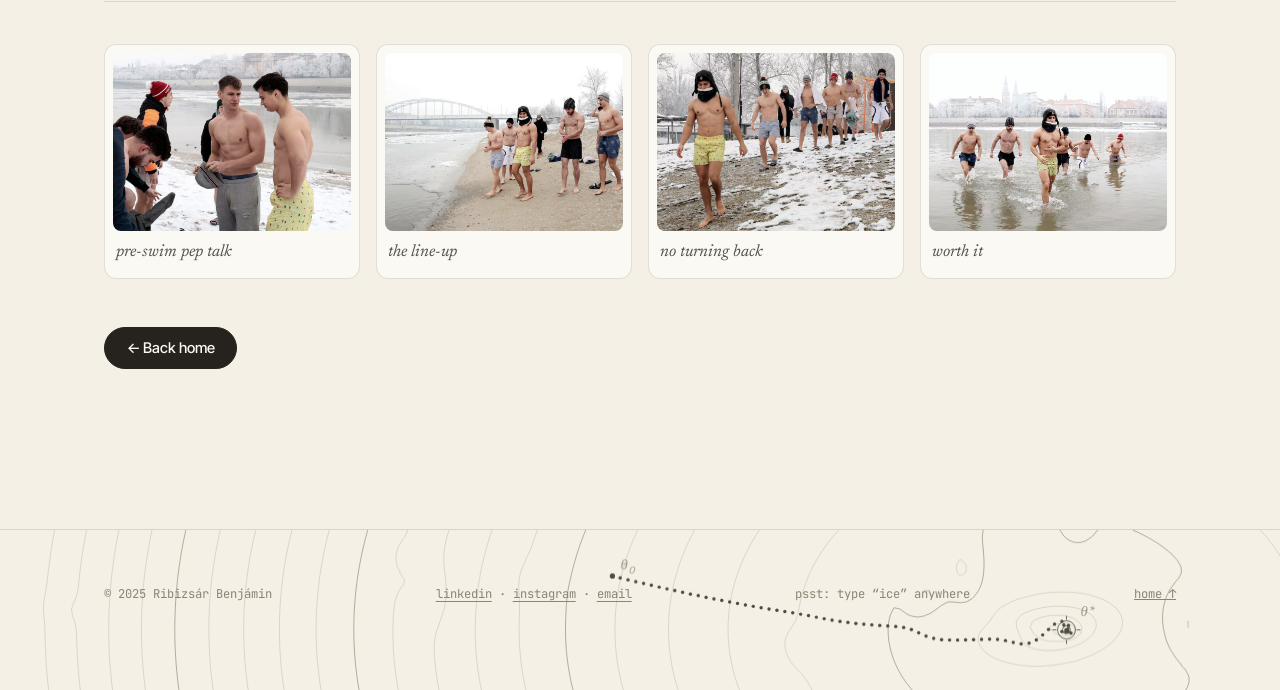
==== commit 5a178488: "Add the linear algebra course site to projects Card for magyarkuti.github.io/linear-algebra, the cou" ====
--- a/about.html
+++ b/about.html
@@ -18,7 +18,7 @@
   <link rel="preconnect" href="https://fonts.googleapis.com" />
   <link rel="preconnect" href="https://fonts.gstatic.com" crossorigin />
   <link href="https://fonts.googleapis.com/css2?family=Newsreader:ital,opsz,wght@0,6..72,400;0,6..72,500;1,6..72,400&family=Inter+Tight:wght@400;500;600&family=JetBrains+Mono:wght@400;500&display=swap" rel="stylesheet" />
-  <link rel="stylesheet" href="styles.css?v=12" />
+  <link rel="stylesheet" href="styles.css?v=13" />
 </head>
 <body>
     <div class="trainer" aria-hidden="true">
@@ -140,8 +140,8 @@
     </div>
   </footer>
 
-  <script src="i18n.js?v=12"></script>
-  <script src="script.js?v=12"></script>
-  <script src="tokens.js?v=12"></script>
+  <script src="i18n.js?v=13"></script>
+  <script src="script.js?v=13"></script>
+  <script src="tokens.js?v=13"></script>
 </body>
 </html>
--- a/styles.css
+++ b/styles.css
@@ -663,7 +663,6 @@
 }
 
 .project-card { grid-column: span 2; }
-.project-card:nth-child(n+4) { grid-column: span 3; }
 
 .project-card {
   position: relative;
@@ -1353,8 +1352,7 @@
 -------------------- */
 @media (max-width: 960px) {
   .project-grid { grid-template-columns: 1fr 1fr; }
-  .project-card,
-  .project-card:nth-child(n+4) { grid-column: auto; }
+  .project-card { grid-column: auto; }
   .tok-play { grid-template-columns: 1fr; }
   .vec-head { grid-template-columns: 1fr; gap: 0.6rem; }
   .vec-grid { grid-template-columns: 1fr; }
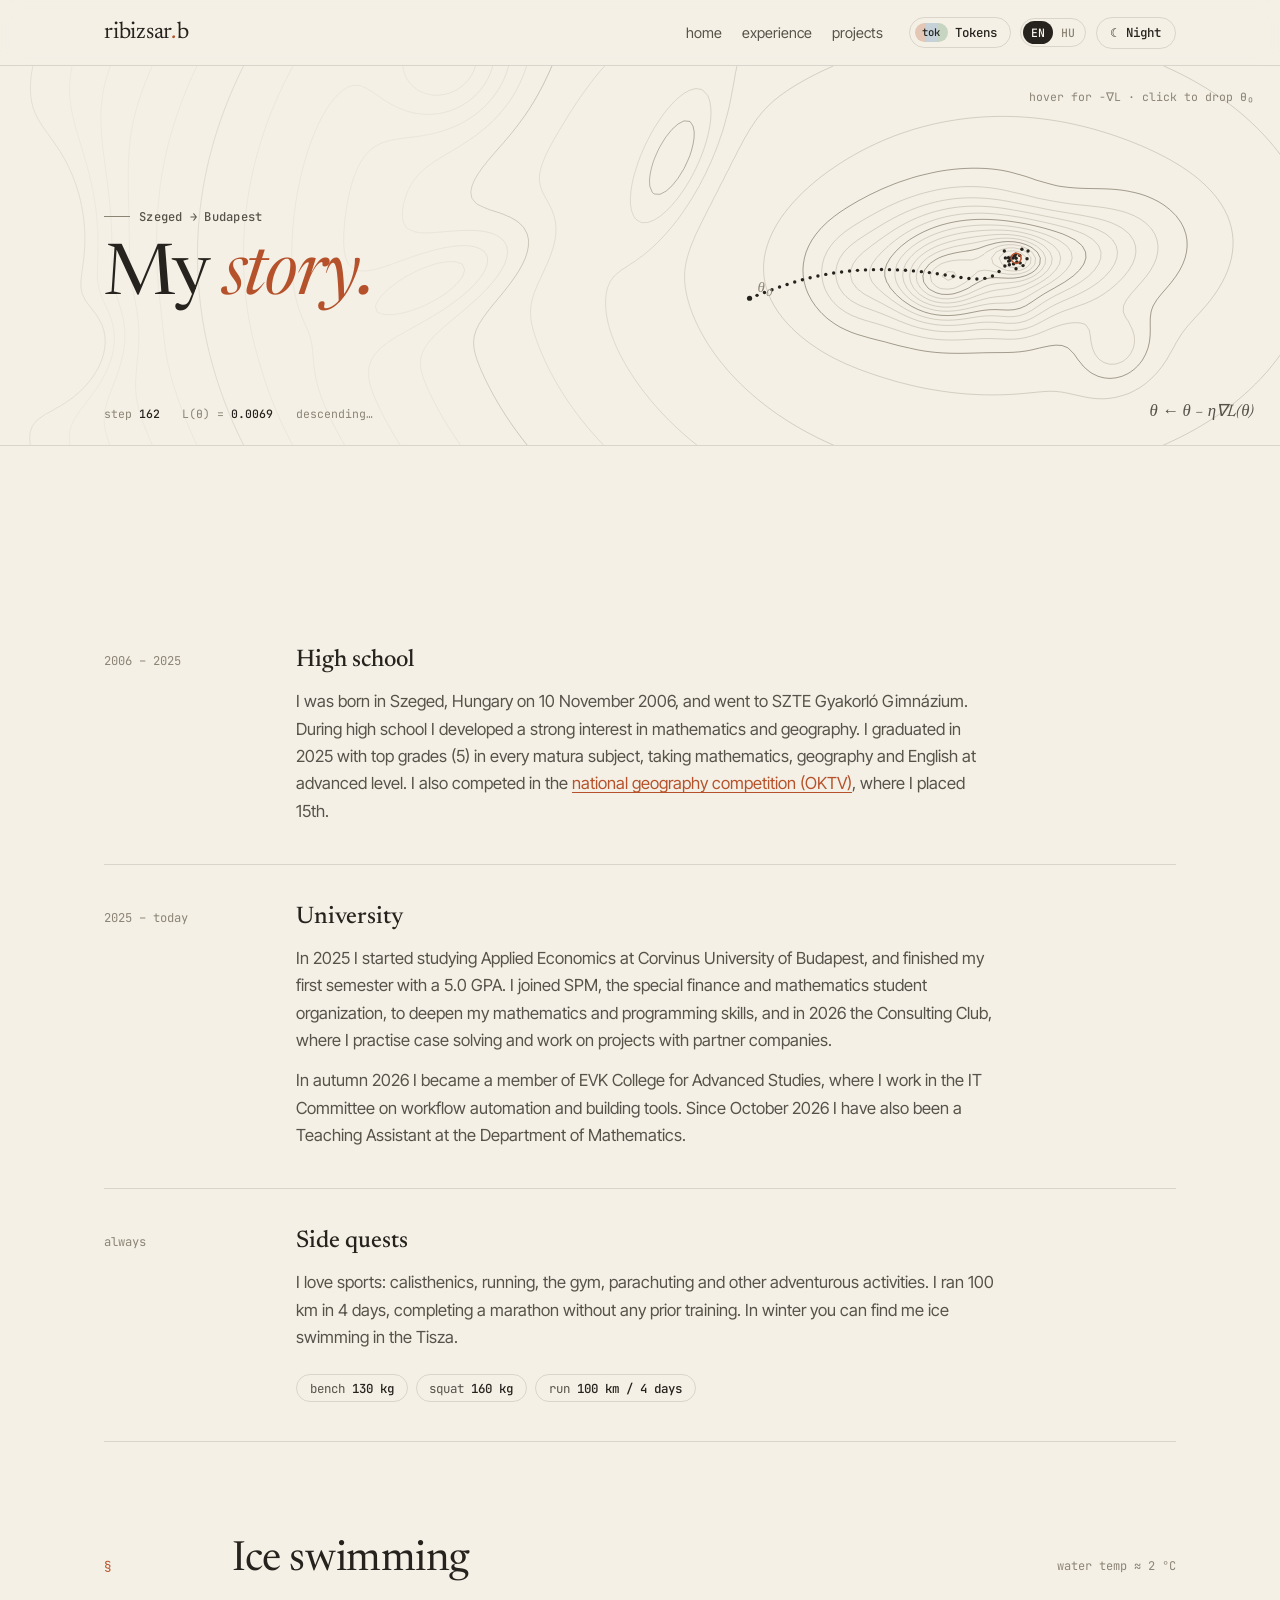
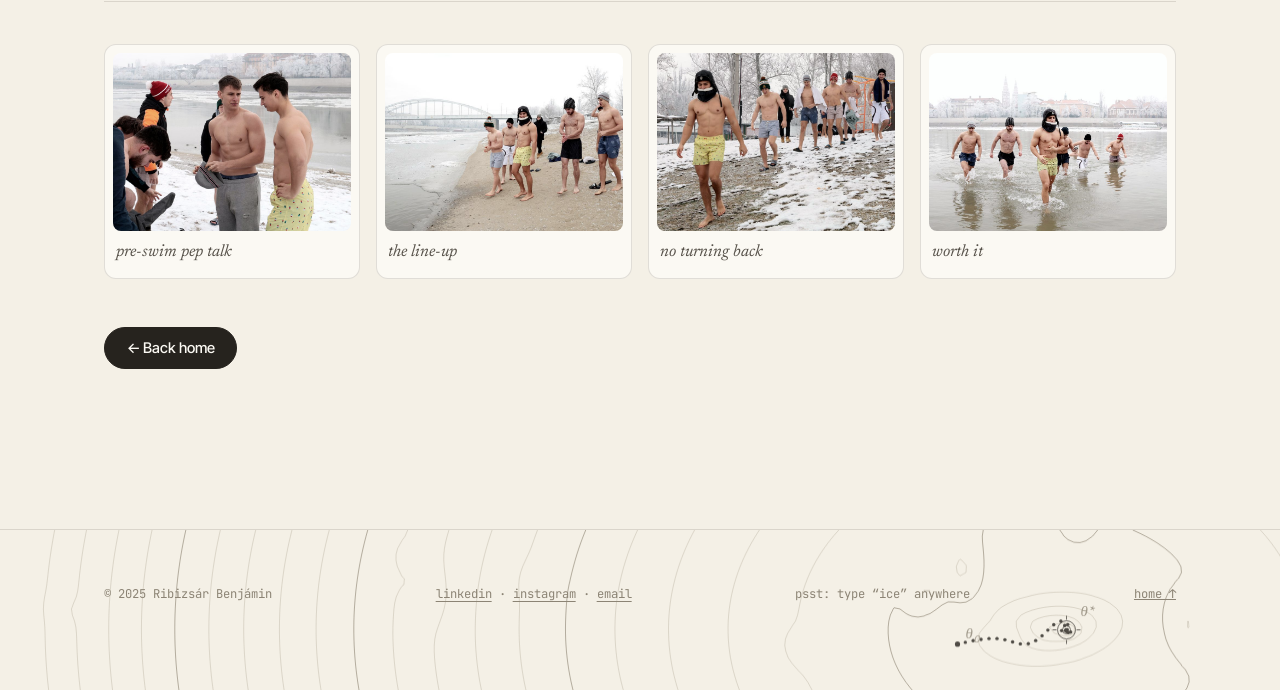
==== commit 2ca7be88: "Drop the tokenizer section, compact project cards - Removed the Tokenizer playground and the vectors" ====
--- a/about.html
+++ b/about.html
@@ -18,7 +18,7 @@
   <link rel="preconnect" href="https://fonts.googleapis.com" />
   <link rel="preconnect" href="https://fonts.gstatic.com" crossorigin />
   <link href="https://fonts.googleapis.com/css2?family=Newsreader:ital,opsz,wght@0,6..72,400;0,6..72,500;1,6..72,400&family=Inter+Tight:wght@400;500;600&family=JetBrains+Mono:wght@400;500&display=swap" rel="stylesheet" />
-  <link rel="stylesheet" href="styles.css?v=13" />
+  <link rel="stylesheet" href="styles.css?v=15" />
 </head>
 <body>
     <div class="trainer" aria-hidden="true">
@@ -140,8 +140,8 @@
     </div>
   </footer>
 
-  <script src="i18n.js?v=13"></script>
-  <script src="script.js?v=13"></script>
-  <script src="tokens.js?v=13"></script>
+  <script src="i18n.js?v=15"></script>
+  <script src="script.js?v=15"></script>
+  <script src="tokens.js?v=15"></script>
 </body>
 </html>
--- a/styles.css
+++ b/styles.css
@@ -659,7 +659,7 @@
 .project-grid {
   display: grid;
   grid-template-columns: repeat(6, 1fr);
-  gap: 1.4rem;
+  gap: 1rem;
 }
 
 .project-card { grid-column: span 2; }
@@ -668,7 +668,7 @@
   position: relative;
   background: var(--paper);
   border: 1px solid var(--line);
-  border-radius: 16px;
+  border-radius: 14px;
   overflow: hidden;
   display: flex;
   flex-direction: column;
@@ -682,12 +682,12 @@
 
 .project-card .landscape {
   position: relative;
-  height: 150px;
+  height: 92px;
   border-bottom: 1px solid var(--line);
 }
 
 .card-body {
-  padding: 1.4rem 1.5rem 1.6rem;
+  padding: 1rem 1.15rem 1.15rem;
   display: flex;
   flex-direction: column;
   flex: 1;
@@ -701,100 +701,36 @@
 .project-card h3 {
   font-family: var(--font-display);
   font-weight: 400;
-  font-size: 1.45rem;
+  font-size: 1.22rem;
   line-height: 1.2;
   font-weight: 500;
-  margin: 0.35rem 0 0.6rem;
+  margin: 0.25rem 0 0.45rem;
 }
 
 .project-card p {
   color: var(--ink-soft);
-  font-size: 0.94rem;
-  margin-bottom: 1.4rem;
+  font-size: 0.86rem;
+  line-height: 1.55;
+  margin-bottom: 1rem;
   flex: 1;
 }
 
-.project-card .btn { align-self: flex-start; }
+.project-card .btn { align-self: flex-start; font-size: 0.82rem; padding: 0.5rem 1rem; }
 
 .btn-static,
 .btn-static:hover { cursor: default; transform: none; background: transparent; color: var(--ink-faint); border-style: dashed; border-color: var(--line); }
 
 .badge {
   position: absolute;
-  top: 0.8rem;
-  right: 0.8rem;
+  top: 0.6rem;
+  right: 0.6rem;
   z-index: 2;
-  font: 0.7rem var(--font-mono);
+  font: 0.66rem var(--font-mono);
   background: var(--paper);
   border: 1px solid var(--line);
   border-radius: 999px;
   padding: 0.15rem 0.6rem;
 }
-
-/* --------------------
-   VECTOR LAB (under the tokenizer)
--------------------- */
-.vec-lab {
-  margin-top: 3rem;
-  padding-top: 2.4rem;
-  border-top: 1px dashed var(--line);
-}
-
-.vec-head {
-  display: grid;
-  grid-template-columns: 1fr 1.25fr;
-  gap: 2.4rem;
-  align-items: baseline;
-  margin-bottom: 1.6rem;
-}
-
-.vec-head h3 {
-  font-family: var(--font-display);
-  font-weight: 500;
-  font-size: 1.6rem;
-  line-height: 1.2;
-}
-
-.vec-head p { color: var(--ink-soft); font-size: 0.96rem; }
-
-.vec-grid {
-  display: grid;
-  grid-template-columns: 1.15fr 1fr 1fr;
-  gap: 1rem;
-}
-
-.vec-card {
-  background: var(--paper);
-  border: 1px solid var(--line);
-  border-radius: 14px;
-  padding: 1rem 1rem 0.8rem;
-  min-width: 0;
-}
-
-.vec-card figcaption {
-  display: flex;
-  flex-direction: column;
-  gap: 0.15rem;
-  margin-bottom: 0.7rem;
-}
-
-.vec-card .math { font-size: 1.2rem; color: var(--ink); }
-.vec-card .k { font: 0.7rem var(--font-mono); color: var(--ink-faint); }
-
-.vec-card canvas {
-  display: block;
-  width: 100%;
-  height: 260px;
-}
-
-.vec-readout {
-  margin-top: 1rem;
-  min-height: 1.6em;
-  font: 0.8rem var(--font-mono);
-  color: var(--ink-soft);
-}
-
-.vec-readout b { color: var(--ink); font-weight: 500; }
 
 /* --------------------
    ACHIEVEMENTS
@@ -1012,15 +948,15 @@
 /* Impact bullets on project cards */
 .impact {
   list-style: none;
-  margin: -0.6rem 0 1.4rem;
+  margin: -0.4rem 0 1rem;
   display: grid;
-  gap: 0.45rem;
+  gap: 0.3rem;
 }
 
 .impact li {
   position: relative;
   padding-left: 1.1rem;
-  font-size: 0.88rem;
+  font-size: 0.82rem;
   color: var(--ink-soft);
   line-height: 1.5;
 }
@@ -1133,13 +1069,11 @@
 }
 
 /* ID mode: show the numbers the model actually receives */
-.tok-ids .tok-wrap .tok,
-.tok-play.show-ids .tok {
+.tok-ids .tok-wrap .tok {
   font-size: 0;
 }
 
-.tok-ids .tok-wrap .tok::after,
-.tok-play.show-ids .tok::after {
+.tok-ids .tok-wrap .tok::after {
   content: attr(data-id);
   font: 500 0.68rem/1.9 var(--font-mono);
   color: var(--ink);
@@ -1180,81 +1114,6 @@
 
 .tok-switch button[aria-pressed="true"] { background: var(--ink); color: var(--paper); }
 
-/* Playground */
-.tok-play {
-  display: grid;
-  grid-template-columns: 1fr 1.25fr;
-  gap: 2.4rem;
-  align-items: start;
-}
-
-.tok-play-intro p { color: var(--ink-soft); font-size: 0.96rem; margin-bottom: 1.3rem; }
-
-.tok-samples { display: flex; flex-wrap: wrap; gap: 0.45rem; margin-bottom: 1.6rem; }
-
-.tag-btn {
-  font: 0.74rem var(--font-mono);
-  color: var(--ink-soft);
-  background: var(--paper);
-  border: 1px solid var(--line);
-  border-radius: 999px;
-  padding: 0.3rem 0.8rem;
-  cursor: pointer;
-  transition: border-color 0.2s, color 0.2s;
-}
-
-.tag-btn:hover { border-color: var(--accent); color: var(--accent); }
-
-.tok-play-box {
-  background: var(--paper);
-  border: 1px solid var(--line);
-  border-radius: 16px;
-  padding: 1.2rem 1.3rem 1rem;
-}
-
-.tok-label { font: 0.7rem var(--font-mono); color: var(--ink-faint); }
-
-.tok-input {
-  display: block;
-  width: 100%;
-  margin-top: 0.4rem;
-  font: 0.98rem/1.55 var(--font-body);
-  color: var(--ink);
-  background: var(--bg);
-  border: 1px solid var(--line);
-  border-radius: 10px;
-  padding: 0.7rem 0.85rem;
-  resize: vertical;
-}
-
-.tok-input:focus { outline: none; border-color: var(--accent); }
-
-.tok-play-bar {
-  display: flex;
-  flex-wrap: wrap;
-  align-items: center;
-  gap: 0.4rem 1.2rem;
-  margin: 0.9rem 0 0.7rem;
-  font: 0.72rem var(--font-mono);
-  color: var(--ink-faint);
-}
-
-.tok-play-bar b { color: var(--ink); font-weight: 500; font-size: 0.9rem; }
-.tok-play-bar .tok-switch { margin-left: auto; }
-
-.tok-out {
-  min-height: 7rem;
-  font: 1.02rem/2 var(--font-body);
-  white-space: pre-wrap;
-  overflow-wrap: anywhere;
-  padding: 0.7rem 0.85rem;
-  border: 1px dashed var(--line);
-  border-radius: 10px;
-}
-
-.tok-out .tok { padding: 0.1rem 0; }
-
-.tok-note { margin-top: 0.7rem; font: 0.7rem/1.5 var(--font-mono); color: var(--ink-faint); }
 
 .tok-panel {
   position: fixed;
@@ -1353,10 +1212,6 @@
 @media (max-width: 960px) {
   .project-grid { grid-template-columns: 1fr 1fr; }
   .project-card { grid-column: auto; }
-  .tok-play { grid-template-columns: 1fr; }
-  .vec-head { grid-template-columns: 1fr; gap: 0.6rem; }
-  .vec-grid { grid-template-columns: 1fr; }
-  .vec-card canvas { height: 240px; }
   .gallery { grid-template-columns: 1fr 1fr; }
   .about-grid { grid-template-columns: 1fr; }
   .about-grid > div { grid-column: auto; }
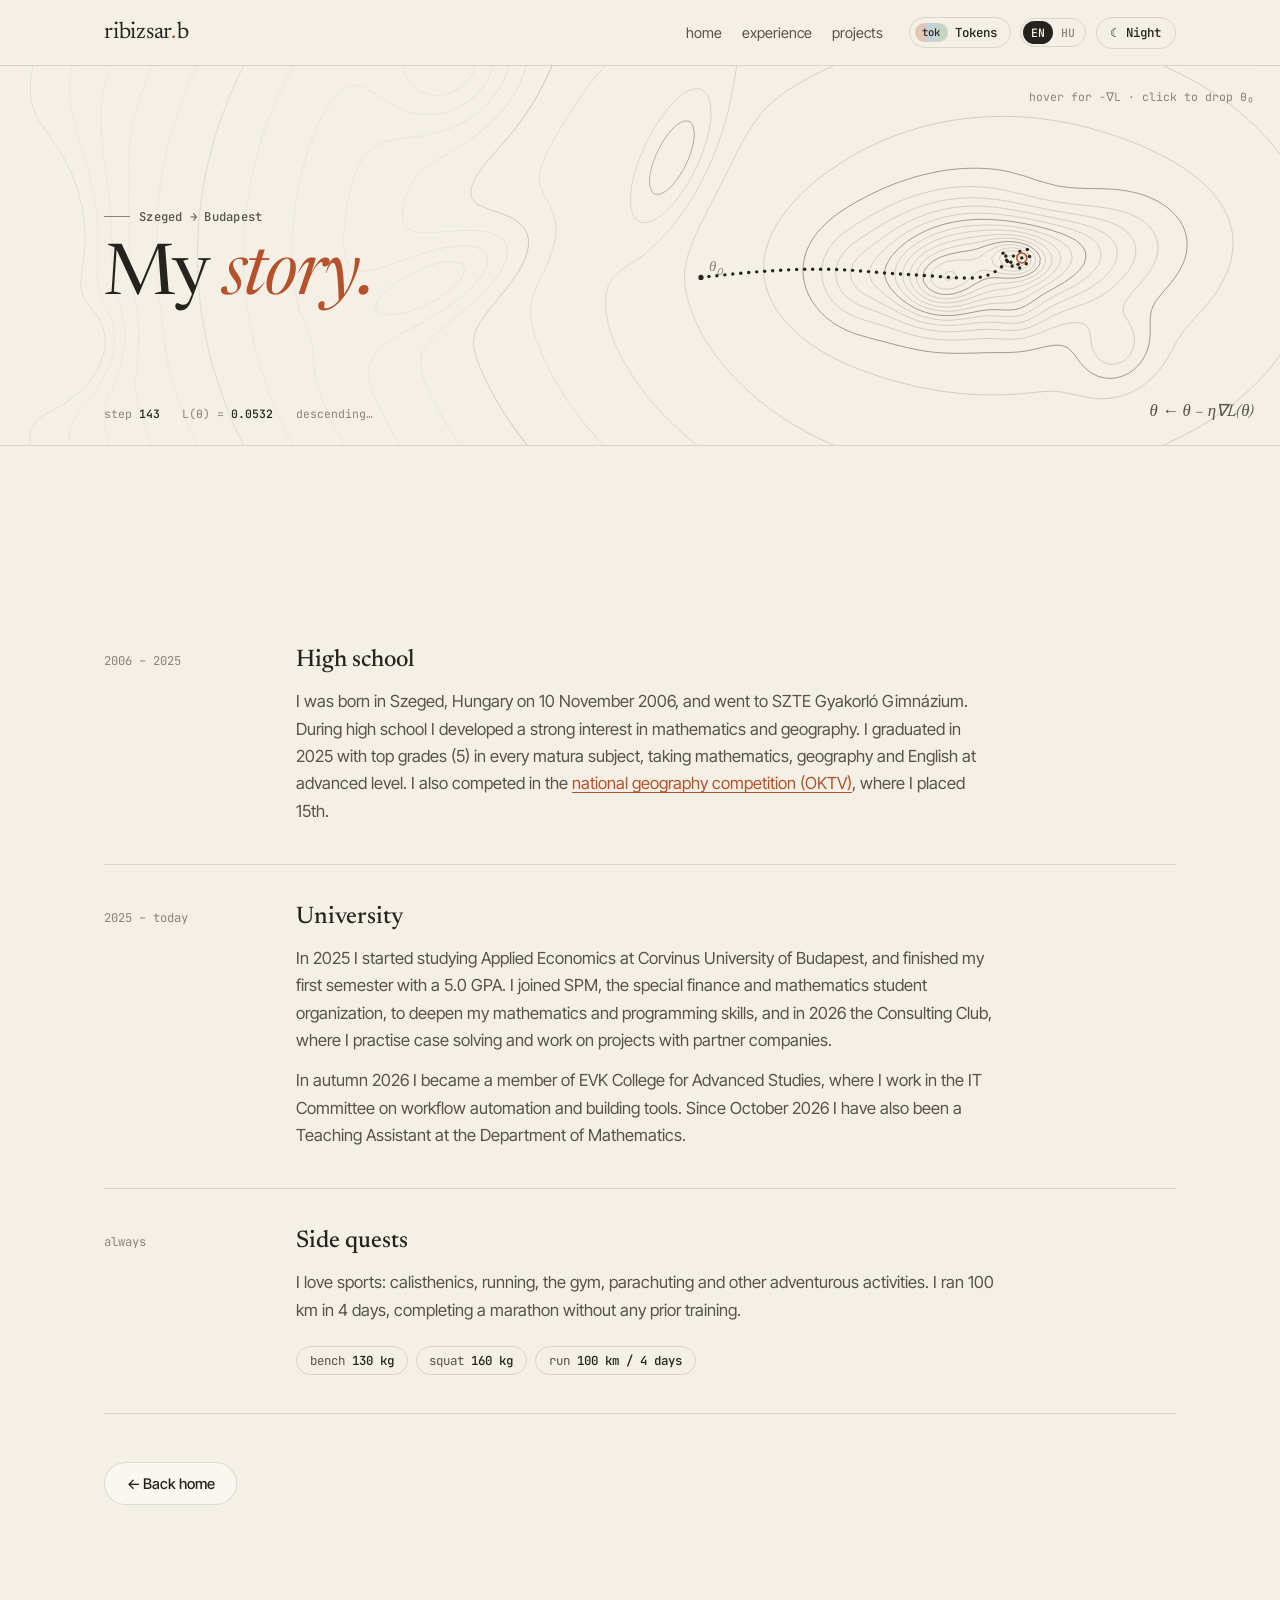
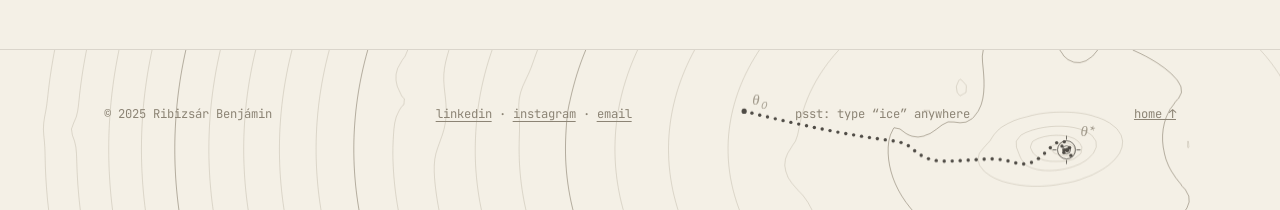
==== commit b4968873: "Remove ice swimming from the story page, soften the story link - About page: drop the ice swimming g" ====
--- a/about.html
+++ b/about.html
@@ -18,7 +18,7 @@
   <link rel="preconnect" href="https://fonts.googleapis.com" />
   <link rel="preconnect" href="https://fonts.gstatic.com" crossorigin />
   <link href="https://fonts.googleapis.com/css2?family=Newsreader:ital,opsz,wght@0,6..72,400;0,6..72,500;1,6..72,400&family=Inter+Tight:wght@400;500;600&family=JetBrains+Mono:wght@400;500&display=swap" rel="stylesheet" />
-  <link rel="stylesheet" href="styles.css?v=15" />
+  <link rel="stylesheet" href="styles.css?v=16" />
 </head>
 <body>
     <div class="trainer" aria-hidden="true">
@@ -99,8 +99,7 @@
           <h3>Side quests</h3>
           <p>
             I love sports: calisthenics, running, the gym, parachuting and other adventurous activities.
-            I ran 100 km in 4 days, completing a marathon without any prior training. In winter you can
-            find me ice swimming in the Tisza.
+            I ran 100 km in 4 days, completing a marathon without any prior training.
           </p>
           <div class="lifts">
             <span>bench <b>130 kg</b></span>
@@ -110,22 +109,9 @@
         </div>
       </div>
 
+      <a href="index.html" class="btn btn-outline" style="margin-top:3rem">← Back home</a>
     </section>
 
-    <section class="reveal">
-      <div class="section-head">
-        <span class="num">§</span>
-        <h2>Ice swimming</h2>
-        <span class="aside">water temp ≈ 2 °C</span>
-      </div>
-      <div class="gallery">
-        <figure><img src="pictures/ice1.jpg" alt="Getting ready for an ice swim with friends on a snowy riverbank" loading="lazy" /><figcaption>pre-swim pep talk</figcaption></figure>
-        <figure><img src="pictures/ice2.jpg" alt="Ice swimmers lined up on the riverbank in winter" loading="lazy" /><figcaption>the line-up</figcaption></figure>
-        <figure><img src="pictures/ice3.jpg" alt="Ice swimmers walking through the snow" loading="lazy" /><figcaption>no turning back</figcaption></figure>
-        <figure><img src="pictures/ice4.jpg" alt="Ice swimmers running out of the river" loading="lazy" /><figcaption>worth it</figcaption></figure>
-      </div>
-      <a href="index.html" class="btn" style="margin-top:3rem">← Back home</a>
-    </section>
   </main>
 
   <footer>
@@ -140,8 +126,8 @@
     </div>
   </footer>
 
-  <script src="i18n.js?v=15"></script>
-  <script src="script.js?v=15"></script>
-  <script src="tokens.js?v=15"></script>
+  <script src="i18n.js?v=16"></script>
+  <script src="script.js?v=16"></script>
+  <script src="tokens.js?v=16"></script>
 </body>
 </html>
--- a/styles.css
+++ b/styles.css
@@ -513,7 +513,7 @@
   margin-bottom: 0.9rem;
 }
 
-.note-card ul { list-style: none; margin-bottom: 1.4rem; }
+.note-card ul { list-style: none; margin-bottom: 0.9rem; }
 
 .note-card li {
   display: flex;
@@ -525,6 +525,14 @@
 }
 
 .note-card li span:first-child { color: var(--ink-faint); }
+
+.note-link {
+  font: 0.72rem var(--font-mono);
+  color: var(--ink-faint);
+  text-decoration: none;
+}
+
+.note-link:hover { color: var(--ink-soft); text-decoration: underline; text-underline-offset: 3px; }
 
 /* --------------------
    TIMELINE — a descent path through the roles
@@ -827,37 +835,6 @@
 }
 
 .lifts b { color: var(--ink); font-weight: 500; }
-
-.gallery {
-  display: grid;
-  grid-template-columns: repeat(4, 1fr);
-  gap: 1rem;
-}
-
-.gallery figure {
-  background: var(--paper);
-  border: 1px solid var(--line);
-  border-radius: 12px;
-  padding: 0.5rem 0.5rem 0.7rem;
-}
-
-.gallery img {
-  aspect-ratio: 4 / 3;
-  object-fit: cover;
-  border-radius: 8px;
-  filter: saturate(0.85);
-  transition: filter 0.3s;
-}
-
-.gallery figure:hover img { filter: none; }
-
-.gallery figcaption {
-  font-family: var(--font-display);
-  font-style: italic;
-  color: var(--ink-soft);
-  margin-top: 0.5rem;
-  padding-left: 0.2rem;
-}
 
 /* --------------------
    CONTACT
@@ -1212,7 +1189,6 @@
 @media (max-width: 960px) {
   .project-grid { grid-template-columns: 1fr 1fr; }
   .project-card { grid-column: auto; }
-  .gallery { grid-template-columns: 1fr 1fr; }
   .about-grid { grid-template-columns: 1fr; }
   .about-grid > div { grid-column: auto; }
   .contact-cards { grid-template-columns: 1fr; }
